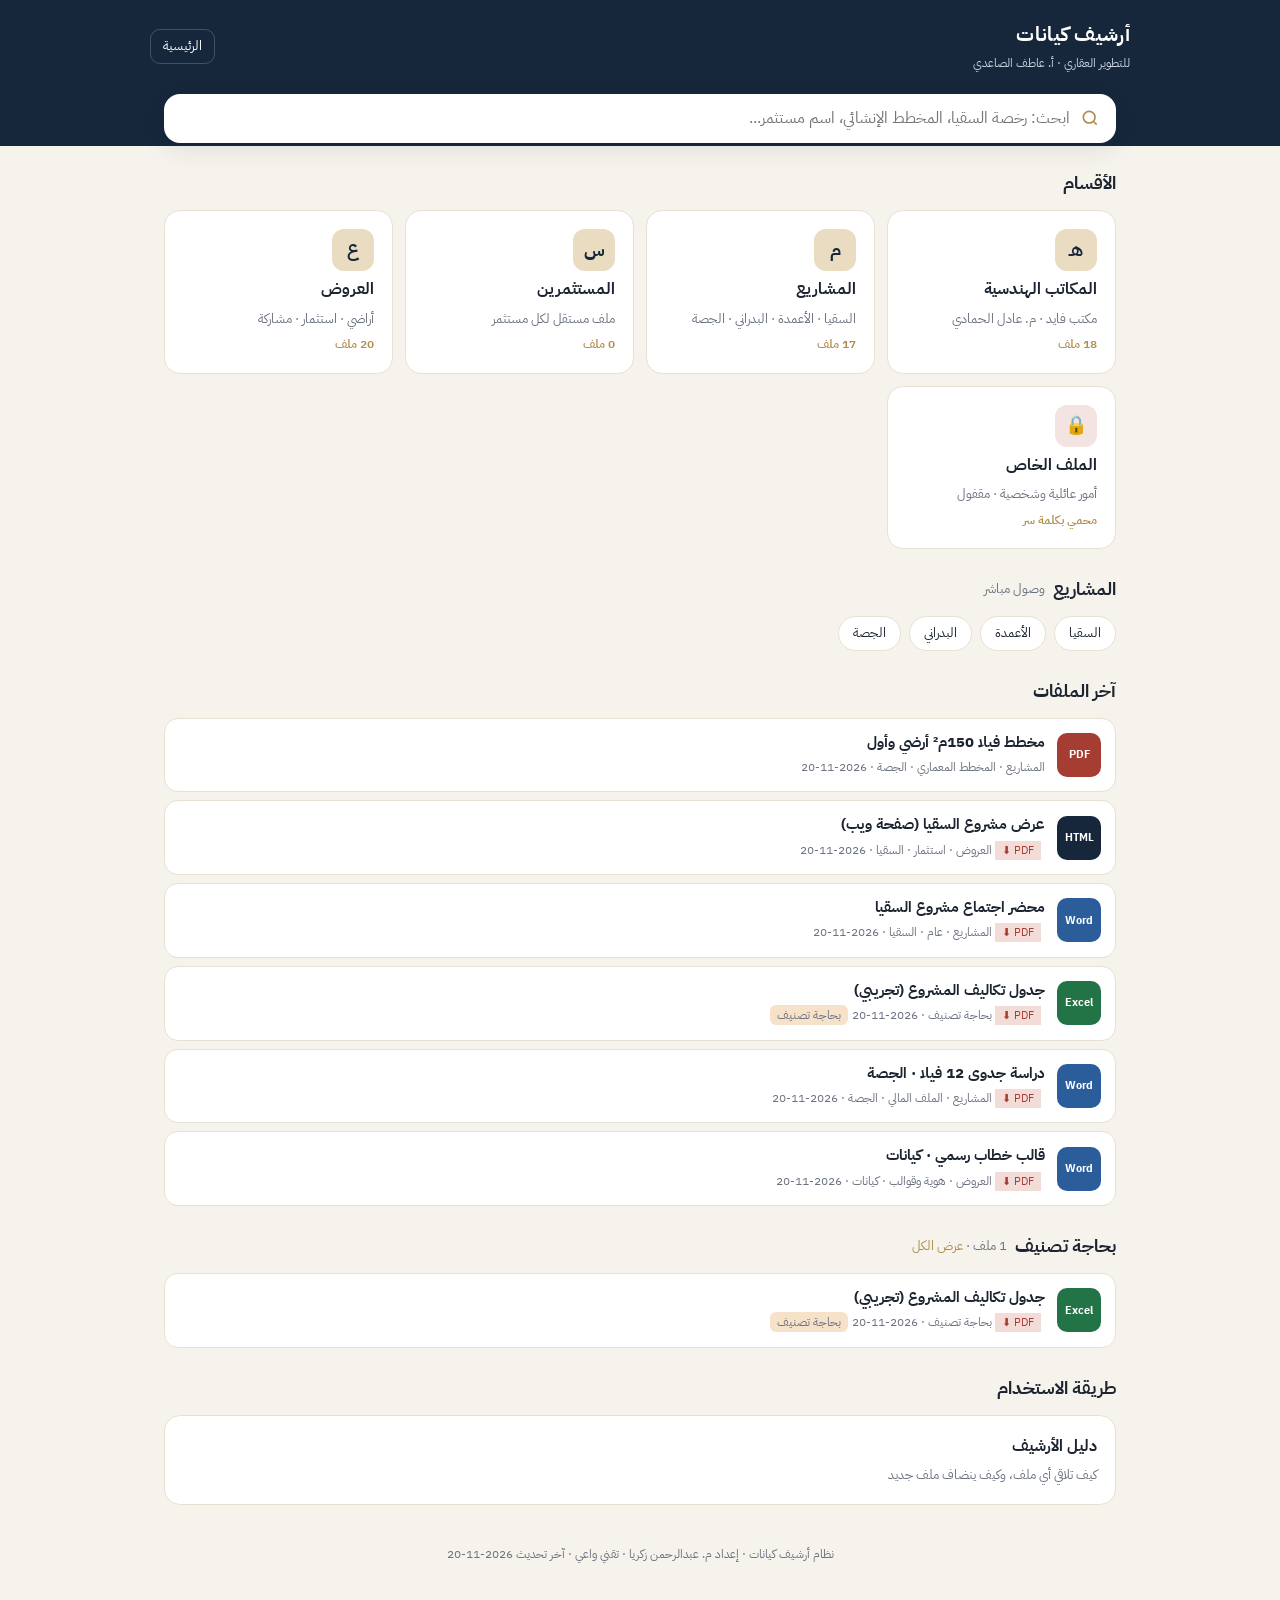
==== افتح-الأرشيف.html @ 225f6272 "أرشيف كيانات: الموقع والملفات Co-Authored-By: Claude Opus 5.5 <noreply@anthropic.com> Claude-Session" ====
<!DOCTYPE html>
<html lang="ar" dir="rtl">
<head>
<meta charset="utf-8">
<meta name="viewport" content="width=device-width,initial-scale=1,viewport-fit=cover">
<title>أرشيف كيانات · أ. عاطف الصاعدي</title>
<link rel="preconnect" href="https://fonts.googleapis.com">
<link href="https://fonts.googleapis.com/css2?family=IBM+Plex+Sans+Arabic:wght@400;500;600;700&display=swap" rel="stylesheet">
<style>
:root{--bg:#f6f3ec;--card:#fff;--ink:#1b2430;--mute:#6b7280;--line:#e7e1d4;--navy:#16263b;--gold:#b08d4a;--gold2:#e9dcc0;--red:#b4433a}
*{box-sizing:border-box;margin:0;padding:0}
body{font-family:"IBM Plex Sans Arabic",Tahoma,sans-serif;background:var(--bg);color:var(--ink);line-height:1.6;-webkit-font-smoothing:antialiased}
a{color:inherit;text-decoration:none}
header{background:var(--navy);color:#fff;padding:18px 18px 70px;position:relative}
header .top{display:flex;justify-content:space-between;align-items:center;max-width:980px;margin:auto}
header .brand b{display:block;font-size:20px;letter-spacing:.3px}
header .brand span{font-size:12px;color:#c9d2df}
header .home{font-size:13px;border:1px solid #ffffff33;border-radius:10px;padding:6px 12px}
.wrap{max-width:980px;margin:-52px auto 0;padding:0 14px 60px;position:relative}
.search{background:var(--card);border-radius:16px;box-shadow:0 6px 24px #16263b1a;display:flex;align-items:center;gap:10px;padding:12px 16px}
.search input{border:0;outline:0;font:inherit;font-size:16px;flex:1;background:transparent}
.search svg{flex:none;color:var(--gold)}
h2{font-size:18px;margin:26px 0 12px;display:flex;align-items:center;gap:8px}
h2 small{font-weight:400;color:var(--mute);font-size:13px}
.crumb{font-size:13px;color:var(--mute);margin:18px 0 0}
.crumb a{color:var(--gold);font-weight:600}
.grid{display:grid;grid-template-columns:repeat(auto-fill,minmax(220px,1fr));gap:12px}
.sec{background:var(--card);border:1px solid var(--line);border-radius:16px;padding:18px;display:flex;flex-direction:column;gap:6px;transition:.15s}
.sec:hover{border-color:var(--gold);transform:translateY(-2px)}
.sec .ic{width:42px;height:42px;border-radius:12px;background:var(--gold2);color:var(--navy);display:grid;place-items:center;font-weight:700;font-size:18px}
.sec b{font-size:16px}
.sec span{font-size:13px;color:var(--mute)}
.sec .n{margin-top:auto;font-size:12px;color:var(--gold);font-weight:600}
.sec.lock .ic{background:#f3e3e1;color:var(--red)}
.chips{display:flex;flex-wrap:wrap;gap:8px;margin:4px 0 6px}
.chip{border:1px solid var(--line);background:var(--card);border-radius:999px;padding:6px 14px;font-size:13px;cursor:pointer;font-family:inherit}
.chip.on{background:var(--navy);color:#fff;border-color:var(--navy)}
.list{display:flex;flex-direction:column;gap:8px}
.file{background:var(--card);border:1px solid var(--line);border-radius:14px;padding:12px 14px;display:flex;gap:12px;align-items:center;cursor:pointer}
.file:hover{border-color:var(--gold)}
.file .t{width:44px;height:44px;border-radius:10px;flex:none;display:grid;place-items:center;font-size:11px;font-weight:700;color:#fff;background:var(--navy);overflow:hidden}
.file .t img{width:100%;height:100%;object-fit:cover}
.file .t.pdf{background:#a63d32}.file .t.img{background:#3d7a5e}.file .t.vid{background:#5a4b8a}.file .t.aud{background:#b07a2a}.file .t.doc{background:#2c5d9b}.file .t.xls{background:#227447}
.file .m{flex:1;min-width:0}
.file .m b{display:block;font-size:14.5px;white-space:nowrap;overflow:hidden;text-overflow:ellipsis}
.file .m span{font-size:12px;color:var(--mute)}
.tag{font-size:11px;background:var(--gold2);color:var(--navy);border-radius:6px;padding:1px 7px;margin-inline-start:4px}
.tag.warn{background:#f6e2c9;color:#8a5a12}
.about{background:var(--card);border:1px solid var(--line);border-radius:16px;padding:16px;font-size:14px}
.about dl{display:grid;grid-template-columns:auto 1fr;gap:4px 14px;margin-top:8px}
.about dt{color:var(--mute)}
.empty{color:var(--mute);font-size:14px;padding:18px;text-align:center;border:1px dashed var(--line);border-radius:14px}
.viewer{position:fixed;inset:0;background:#0b1320ee;z-index:20;display:none;flex-direction:column}
.viewer.on{display:flex}
.viewer .bar{display:flex;justify-content:space-between;align-items:center;color:#fff;padding:12px 16px;gap:10px}
.viewer .bar b{font-size:14px;overflow:hidden;text-overflow:ellipsis;white-space:nowrap}
.viewer .bar .acts{display:flex;gap:8px;flex:none}
.viewer .bar a,.viewer .bar button{background:#ffffff1a;color:#fff;border:0;border-radius:10px;padding:7px 12px;font:inherit;font-size:13px;cursor:pointer}
.viewer .body{flex:1;display:grid;place-items:center;padding:0 10px 10px;overflow:auto}
.viewer iframe{width:100%;height:100%;border:0;background:#fff;border-radius:8px}
.viewer img,.viewer video{max-width:100%;max-height:100%;border-radius:8px}
.viewer .meta{color:#c9d2df;font-size:12.5px;padding:0 16px 14px}
.lockbox{background:var(--card);border:1px solid var(--line);border-radius:16px;padding:24px;text-align:center;max-width:360px;margin:20px auto}
.lockbox input{width:100%;border:1px solid var(--line);border-radius:10px;padding:10px;font:inherit;margin:12px 0;text-align:center}
.lockbox button{background:var(--navy);color:#fff;border:0;border-radius:10px;padding:10px 20px;font:inherit;cursor:pointer}
footer{text-align:center;font-size:12px;color:var(--mute);margin-top:40px}
</style>
</head>
<body>
<header><div class="top"><a class="brand" href="#/"><b>أرشيف كيانات</b><span>للتطوير العقاري · أ. عاطف الصاعدي</span></a><a class="home" href="#/">الرئيسية</a></div></header>
<div class="wrap">
  <label class="search"><svg width="20" height="20" viewBox="0 0 24 24" fill="none" stroke="currentColor" stroke-width="2"><circle cx="11" cy="11" r="7"/><path d="m20 20-3.5-3.5"/></svg><input id="q" type="search" placeholder="ابحث: رخصة السقيا، المخطط الإنشائي، اسم مستثمر..."></label>
  <main id="app"></main>
  <footer>نظام أرشيف كيانات · إعداد م. عبدالرحمن زكريا · تقني واعي · آخر تحديث <span id="upd"></span></footer>
</div>
<div class="viewer" id="viewer"><div class="bar"><b id="vt"></b><div class="acts"><a id="vp" target="_blank" style="background:#a63d32">PDF</a><a id="vo" target="_blank">فتح</a><a id="vd" download>تنزيل</a><button onclick="closeV()">إغلاق ✕</button></div></div><div class="body" id="vb"></div><div class="meta" id="vm"></div></div>
<script>
const DATA={"updated": "2026-11-20", "projects": [{"name": "السقيا", "summary": "المالك: أحمد صالح الشثري وشريكه · قطعة رقم 340108020675. فيه: صك الملكية، تثبيت موقع من مكتب فايد، طلب اعتماد العمارة السعودية، محضر اجتماع، وعرض المشروع."}, {"name": "الأعمدة", "summary": "لسا ما وصلت ملفات لهذا المشروع."}, {"name": "البدراني", "summary": "لسا ما وصلت ملفات لهذا المشروع."}, {"name": "الجصة", "summary": "فلل بحي الجصة · مخطط م-م-1115. فيه: 8 صكوك ملكية (154.16.x)، المخطط النهائي للفلل، مخطط فيلا 150م² (PDF + أوتوكاد)، خريطة القطع المتاحة، ودراسة جدوى 12 فيلا. لوكيشن الموقع انطلب لمختبر التربة."}], "investors": [], "files": [{"id": "f1", "title": "مخطط فيلا 150م² أرضي وأول", "section": "proj", "sub": "المخطط المعماري", "project": "الجصة", "party": "", "date": "2026-11-20", "source": "150.pdf", "note": "انبعت مع رسالة «فلل الجصة» الساعة 5:24", "status": "مصنّف", "kw": "", "path": "2-المشاريع/الجصة/المخطط-المعماري/الجصة_المخطط-المعماري_مخطط-فيلا-150م²-أرضي-وأول_2026-11-20.pdf"}, {"id": "f2", "title": "الهوية الوطنية 17-12-2025", "section": "priv", "sub": "", "project": "", "party": "", "date": "2026-11-20", "source": "الهوية الوطنية_17-12-2025.pdf", "note": "", "status": "مصنّف تلقائياً", "kw": "", "path": "5-الملف-الخاص/الملف-الخاص_الهوية-الوطنية-17-12-2025_2026-11-20.pdf"}, {"id": "f3", "title": "شهادة ChatGPT", "section": "priv", "sub": "", "project": "", "party": "", "date": "2026-11-20", "source": "ChatGPT-certificate-NMZ6BIUG.pdf", "note": "واتساب 5:15 · شهادة دورة", "status": "مصنّف", "kw": "ChatGPT-certificate-NMZ6BIUG.pdf", "path": "5-الملف-الخاص/الملف-الخاص_شهادة-ChatGPT_2026-11-20.pdf"}, {"id": "f4", "title": "شهادة Jasper AI", "section": "priv", "sub": "", "project": "", "party": "", "date": "2026-11-20", "source": "Jasper AI-certificate-HG5RATF3.pdf", "note": "واتساب 5:15 · شهادة دورة (انبعتت مرتين، محفوظة مرة وحدة)", "status": "مصنّف", "kw": "Jasper AI-certificate-HG5RATF3.pdf", "path": "5-الملف-الخاص/الملف-الخاص_شهادة-Jasper-AI_2026-11-20.pdf"}, {"id": "f5", "title": "شهادة Midjourney", "section": "priv", "sub": "", "project": "", "party": "", "date": "2026-11-20", "source": "Midjourney-certificate-LDERHIL4.pdf", "note": "واتساب 5:15 · شهادة دورة", "status": "مصنّف", "kw": "Midjourney-certificate-LDERHIL4.pdf", "path": "5-الملف-الخاص/الملف-الخاص_شهادة-Midjourney_2026-11-20.pdf"}, {"id": "f6", "title": "شهادة Lovable", "section": "priv", "sub": "", "project": "", "party": "", "date": "2026-11-20", "source": "Lovable-certificate-UKEFGMX3.pdf", "note": "واتساب 5:15 · شهادة دورة", "status": "مصنّف", "kw": "Lovable-certificate-UKEFGMX3.pdf", "path": "5-الملف-الخاص/الملف-الخاص_شهادة-Lovable_2026-11-20.pdf"}, {"id": "f7", "title": "شهادة حضور · مركز أساس التمكين", "section": "priv", "sub": "", "project": "", "party": "", "date": "2026-11-20", "source": "Certificate.pdf", "note": "واتساب 5:16 · شهادة حضور", "status": "مصنّف", "kw": "Certificate.pdf", "path": "5-الملف-الخاص/الملف-الخاص_شهادة-حضور-·-مركز-أساس-التمكين_2026-11-20.pdf"}, {"id": "f8", "title": "شهادة دورة الوساطة العقارية", "section": "priv", "sub": "", "project": "", "party": "", "date": "2026-11-20", "source": "دورة الوساطه العقاريه.pdf", "note": "واتساب 5:19", "status": "مصنّف", "kw": "دورة الوساطه العقاريه.pdf", "path": "5-الملف-الخاص/الملف-الخاص_شهادة-دورة-الوساطة-العقارية_2026-11-20.pdf"}, {"id": "f9", "title": "شهادة دورة التسويق العقاري", "section": "priv", "sub": "", "project": "", "party": "", "date": "2026-11-20", "source": "دورة التسويق العقاري.pdf", "note": "واتساب 5:19", "status": "مصنّف", "kw": "دورة التسويق العقاري.pdf", "path": "5-الملف-الخاص/الملف-الخاص_شهادة-دورة-التسويق-العقاري_2026-11-20.pdf"}, {"id": "f10", "title": "شهادة دورة التسويق العقاري الإلكتروني", "section": "priv", "sub": "", "project": "", "party": "", "date": "2026-11-20", "source": "دورة التسويق العقاري الالكتروني.pdf", "note": "واتساب 5:19", "status": "مصنّف", "kw": "دورة التسويق العقاري الالكتروني.pdf", "path": "5-الملف-الخاص/الملف-الخاص_شهادة-دورة-التسويق-العقاري-الإلكتروني_2026-11-20.pdf"}, {"id": "f11", "title": "عرض مشروع السقيا (صفحة ويب)", "section": "off", "sub": "استثمار", "project": "السقيا", "party": "", "date": "2026-11-20", "source": "عرض-مشروع-السقيا.html", "note": "واتساب 5:15", "status": "مصنّف", "kw": "عرض-مشروع-السقيا.html", "path": "4-العروض/استثمار/السقيا_استثمار_عرض-مشروع-السقيا-(صفحة-ويب)_2026-11-20.html", "pdf": "_نسخ-PDF/4-العروض/استثمار/السقيا_استثمار_عرض-مشروع-السقيا-(صفحة-ويب)_2026-11-20.pdf"}, {"id": "f12", "title": "محضر اجتماع مشروع السقيا", "section": "proj", "sub": "عام", "project": "السقيا", "party": "", "date": "2026-11-20", "source": "محضر_اجتماع_مشروع_السقيا.docx", "note": "واتساب 5:15", "status": "مصنّف", "kw": "محضر_اجتماع_مشروع_السقيا.docx", "path": "2-المشاريع/السقيا/عام/السقيا_عام_محضر-اجتماع-مشروع-السقيا_2026-11-20.docx", "pdf": "_نسخ-PDF/2-المشاريع/السقيا/عام/السقيا_عام_محضر-اجتماع-مشروع-السقيا_2026-11-20.pdf"}, {"id": "f13", "title": "جدول تكاليف المشروع (تجريبي)", "section": "todo", "sub": "", "project": "", "party": "", "date": "2026-11-20", "source": "جدول_تكاليف_المشروع_تجريبي.xlsx", "note": "واتساب 5:15 · سؤال: هذا لأي مشروع؟ ولا نموذج تدريبي؟", "status": "بحاجة تصنيف", "kw": "جدول_تكاليف_المشروع_تجريبي.xlsx", "path": "0-بحاجة-تصنيف/بحاجة-تصنيف_جدول-تكاليف-المشروع-(تجريبي)_2026-11-20.xlsx", "pdf": "_نسخ-PDF/0-بحاجة-تصنيف/بحاجة-تصنيف_جدول-تكاليف-المشروع-(تجريبي)_2026-11-20.pdf"}, {"id": "f14", "title": "دراسة جدوى 12 فيلا · الجصة", "section": "proj", "sub": "الملف المالي", "project": "الجصة", "party": "", "date": "2026-11-20", "source": "دراسة_جدوى_12_فيلا_الجصة.docx", "note": "واتساب 5:15", "status": "مصنّف", "kw": "دراسة_جدوى_12_فيلا_الجصة.docx", "path": "2-المشاريع/الجصة/الملف-المالي/الجصة_الملف-المالي_دراسة-جدوى-12-فيلا-·-الجصة_2026-11-20.docx", "pdf": "_نسخ-PDF/2-المشاريع/الجصة/الملف-المالي/الجصة_الملف-المالي_دراسة-جدوى-12-فيلا-·-الجصة_2026-11-20.pdf"}, {"id": "f15", "title": "قالب خطاب رسمي · كيانات", "section": "off", "sub": "هوية وقوالب", "project": "", "party": "كيانات", "date": "2026-11-20", "source": "قالب-خطاب-رسمي-كيانات.docx", "note": "واتساب 5:15", "status": "مصنّف", "kw": "قالب-خطاب-رسمي-كيانات.docx", "path": "4-العروض/هوية-وقوالب/كيانات_هوية-وقوالب_قالب-خطاب-رسمي-·-كيانات_2026-11-20.docx", "pdf": "_نسخ-PDF/4-العروض/هوية-وقوالب/كيانات_هوية-وقوالب_قالب-خطاب-رسمي-·-كيانات_2026-11-20.pdf"}, {"id": "f16", "title": "ورق رسمي كيانات للطباعة", "section": "off", "sub": "هوية وقوالب", "project": "", "party": "كيانات", "date": "2026-11-20", "source": "ورق-رسمي-كيانات-للطباعة.pdf", "note": "واتساب 5:16", "status": "مصنّف", "kw": "ورق-رسمي-كيانات-للطباعة.pdf", "path": "4-العروض/هوية-وقوالب/كيانات_هوية-وقوالب_ورق-رسمي-كيانات-للطباعة_2026-11-20.pdf"}, {"id": "f17", "title": "نموذج دراسة جدوى (Excel)", "section": "off", "sub": "هوية وقوالب", "project": "", "party": "كيانات", "date": "2026-11-20", "source": "نموذج-دراسة-جدوى-كيانات.xlsx", "note": "واتساب 5:16", "status": "مصنّف", "kw": "نموذج-دراسة-جدوى-كيانات.xlsx", "path": "4-العروض/هوية-وقوالب/كيانات_هوية-وقوالب_نموذج-دراسة-جدوى-(Excel)_2026-11-20.xlsx", "pdf": "_نسخ-PDF/4-العروض/هوية-وقوالب/كيانات_هوية-وقوالب_نموذج-دراسة-جدوى-(Excel)_2026-11-20.pdf"}, {"id": "f18", "title": "قالب دراسة جدوى · 8 صفحات", "section": "off", "sub": "هوية وقوالب", "project": "", "party": "كيانات", "date": "2026-11-20", "source": "قالب-دراسة-جدوى-كيانات.pdf", "note": "واتساب 5:16", "status": "مصنّف", "kw": "قالب-دراسة-جدوى-كيانات.pdf", "path": "4-العروض/هوية-وقوالب/كيانات_هوية-وقوالب_قالب-دراسة-جدوى-·-8-صفحات_2026-11-20.pdf"}, {"id": "f19", "title": "الهوية البصرية وشعارات كيانات", "section": "off", "sub": "هوية وقوالب", "project": "", "party": "كيانات", "date": "2026-11-20", "source": "kayanat-identity.pdf", "note": "واتساب 5:17 · «شعارات كيانات»", "status": "مصنّف", "kw": "kayanat-identity.pdf", "path": "4-العروض/هوية-وقوالب/كيانات_هوية-وقوالب_الهوية-البصرية-وشعارات-كيانات_2026-11-20.pdf"}, {"id": "f20", "title": "الملف التعريفي المهني · عاطف الصاعدي", "section": "off", "sub": "هوية وقوالب", "project": "", "party": "كيانات", "date": "2026-11-20", "source": "الملف-التعريفي-المهني-عاطف-الصاعدي.pdf", "note": "واتساب 5:17", "status": "مصنّف", "kw": "الملف-التعريفي-المهني-عاطف-الصاعدي.pdf", "path": "4-العروض/هوية-وقوالب/كيانات_هوية-وقوالب_الملف-التعريفي-المهني-·-عاطف-الصاعدي_2026-11-20.pdf"}, {"id": "f21", "title": "عقد وساطة تسويق وبيع مع مالك العقار", "section": "off", "sub": "مشاركة", "project": "", "party": "", "date": "2026-11-20", "source": "UNP-file_261002_190608.pdf", "note": "واتساب 5:16 · عقد منصة الوساطة العقارية", "status": "مصنّف", "kw": "UNP-file_261002_190608.pdf", "path": "4-العروض/مشاركة/العروض_مشاركة_عقد-وساطة-تسويق-وبيع-مع-مالك-العقار_2026-11-20.pdf"}, {"id": "f22", "title": "مذكرة تفاهم وشراكة استراتيجية · كيانات × موف لاير استيت", "section": "off", "sub": "مشاركة", "project": "", "party": "موف لاير استيت", "date": "2026-11-20", "source": "مذكرة تفاهم .pdf", "note": "واتساب 5:19 · «هذي الشراكه اللي وقعتها»", "status": "مصنّف", "kw": "مذكرة تفاهم .pdf", "path": "4-العروض/مشاركة/موف-لاير-استيت_مشاركة_مذكرة-تفاهم-وشراكة-استراتيجية-·-كيانات-×-موف-لاير-استيت_2026-11-20.pdf"}, {"id": "f23", "title": "شهادة السجل التجاري · كيانات (صورة)", "section": "eng", "sub": "الرخص والاعتمادات", "project": "", "party": "كيانات", "date": "2026-11-20", "source": "WhatsApp Image 2026-11-20 at 5.16.04 PM.jpeg", "note": "واتساب 5:16", "status": "مصنّف", "kw": "WhatsApp Image 2026-11-20 at 5.16.04 PM.jpeg", "path": "1-المكاتب-الهندسية/الرخص-والاعتمادات/كيانات_الرخص-والاعتمادات_شهادة-السجل-التجاري-·-كيانات-(صورة)_2026-11-20.jpeg", "pdf": "_نسخ-PDF/1-المكاتب-الهندسية/الرخص-والاعتمادات/كيانات_الرخص-والاعتمادات_شهادة-السجل-التجاري-·-كيانات-(صورة)_2026-11-20.pdf"}, {"id": "f24", "title": "رخصة فال (الوساطة العقارية)", "section": "eng", "sub": "الرخص والاعتمادات", "project": "", "party": "كيانات", "date": "2026-11-20", "source": "رخصة فال.pdf", "note": "واتساب 5:19", "status": "مصنّف", "kw": "رخصة فال.pdf", "path": "1-المكاتب-الهندسية/الرخص-والاعتمادات/كيانات_الرخص-والاعتمادات_رخصة-فال-(الوساطة-العقارية)_2026-11-20.pdf"}, {"id": "f25", "title": "زيارة شركاء · كيانات وموف العقارية", "section": "off", "sub": "مشاركة", "project": "", "party": "موف لاير استيت", "date": "2026-11-20", "source": "WhatsApp Image 2026-11-20 at 5.17.38 PM.jpeg", "note": "واتساب 5:17", "status": "مصنّف", "kw": "WhatsApp Image 2026-11-20 at 5.17.38 PM.jpeg", "path": "4-العروض/مشاركة/موف-لاير-استيت_مشاركة_زيارة-شركاء-·-كيانات-وموف-العقارية_2026-11-20.jpeg", "pdf": "_نسخ-PDF/4-العروض/مشاركة/موف-لاير-استيت_مشاركة_زيارة-شركاء-·-كيانات-وموف-العقارية_2026-11-20.pdf"}, {"id": "f26", "title": "توقيع عقد التسويق · صورة 1", "section": "off", "sub": "مشاركة", "project": "", "party": "شركة التسويق", "date": "2026-11-20", "source": "WhatsApp Image 2026-11-20 at 5.19.37 PM.jpeg", "note": "واتساب 5:19 · «وقعت عقد تسويق مع افضل شركة تسويق بالمدينه»", "status": "مصنّف", "kw": "WhatsApp Image 2026-11-20 at 5.19.37 PM.jpeg", "path": "4-العروض/مشاركة/شركة-التسويق_مشاركة_توقيع-عقد-التسويق-·-صورة-1_2026-11-20.jpeg", "pdf": "_نسخ-PDF/4-العروض/مشاركة/شركة-التسويق_مشاركة_توقيع-عقد-التسويق-·-صورة-1_2026-11-20.pdf"}, {"id": "f27", "title": "توقيع عقد التسويق · فيديو", "section": "off", "sub": "مشاركة", "project": "", "party": "شركة التسويق", "date": "2026-11-20", "source": "WhatsApp Video 2026-11-20 at 5.19.41 PM.mp4", "note": "واتساب 5:19", "status": "مصنّف", "kw": "WhatsApp Video 2026-11-20 at 5.19.41 PM.mp4", "path": "4-العروض/مشاركة/شركة-التسويق_مشاركة_توقيع-عقد-التسويق-·-فيديو_2026-11-20.mp4"}, {"id": "f28", "title": "توقيع عقد التسويق · صورة 2", "section": "off", "sub": "مشاركة", "project": "", "party": "شركة التسويق", "date": "2026-11-20", "source": "WhatsApp Image 2026-11-20 at 5.19.43 PM.jpeg", "note": "واتساب 5:19", "status": "مصنّف", "kw": "WhatsApp Image 2026-11-20 at 5.19.43 PM.jpeg", "path": "4-العروض/مشاركة/شركة-التسويق_مشاركة_توقيع-عقد-التسويق-·-صورة-2_2026-11-20.jpeg", "pdf": "_نسخ-PDF/4-العروض/مشاركة/شركة-التسويق_مشاركة_توقيع-عقد-التسويق-·-صورة-2_2026-11-20.pdf"}, {"id": "f29", "title": "توقيع عقد التسويق · صورة 3", "section": "off", "sub": "مشاركة", "project": "", "party": "شركة التسويق", "date": "2026-11-20", "source": "WhatsApp Image 2026-11-20 at 5.19.43 PM_2.jpeg", "note": "واتساب 5:19", "status": "مصنّف", "kw": "WhatsApp Image 2026-11-20 at 5.19.43 PM_2.jpeg", "path": "4-العروض/مشاركة/شركة-التسويق_مشاركة_توقيع-عقد-التسويق-·-صورة-3_2026-11-20.jpeg", "pdf": "_نسخ-PDF/4-العروض/مشاركة/شركة-التسويق_مشاركة_توقيع-عقد-التسويق-·-صورة-3_2026-11-20.pdf"}, {"id": "f30", "title": "توقيع عقد التسويق · صورة 4", "section": "off", "sub": "مشاركة", "project": "", "party": "شركة التسويق", "date": "2026-11-20", "source": "WhatsApp Image 2026-11-20 at 5.19.44 PM.jpeg", "note": "واتساب 5:19", "status": "مصنّف", "kw": "WhatsApp Image 2026-11-20 at 5.19.44 PM.jpeg", "path": "4-العروض/مشاركة/شركة-التسويق_مشاركة_توقيع-عقد-التسويق-·-صورة-4_2026-11-20.jpeg", "pdf": "_نسخ-PDF/4-العروض/مشاركة/شركة-التسويق_مشاركة_توقيع-عقد-التسويق-·-صورة-4_2026-11-20.pdf"}, {"id": "f31", "title": "توقيع عقد التسويق · صورة 5", "section": "off", "sub": "مشاركة", "project": "", "party": "شركة التسويق", "date": "2026-11-20", "source": "WhatsApp Image 2026-11-20 at 5.19.44 PM_2.jpeg", "note": "واتساب 5:19", "status": "مصنّف", "kw": "WhatsApp Image 2026-11-20 at 5.19.44 PM_2.jpeg", "path": "4-العروض/مشاركة/شركة-التسويق_مشاركة_توقيع-عقد-التسويق-·-صورة-5_2026-11-20.jpeg", "pdf": "_نسخ-PDF/4-العروض/مشاركة/شركة-التسويق_مشاركة_توقيع-عقد-التسويق-·-صورة-5_2026-11-20.pdf"}, {"id": "f32", "title": "توقيع عقد التسويق · صورة 6", "section": "off", "sub": "مشاركة", "project": "", "party": "شركة التسويق", "date": "2026-11-20", "source": "WhatsApp Image 2026-11-20 at 5.19.44 PM_3.jpeg", "note": "واتساب 5:19", "status": "مصنّف", "kw": "WhatsApp Image 2026-11-20 at 5.19.44 PM_3.jpeg", "path": "4-العروض/مشاركة/شركة-التسويق_مشاركة_توقيع-عقد-التسويق-·-صورة-6_2026-11-20.jpeg", "pdf": "_نسخ-PDF/4-العروض/مشاركة/شركة-التسويق_مشاركة_توقيع-عقد-التسويق-·-صورة-6_2026-11-20.pdf"}, {"id": "f33", "title": "صورة اجتماع", "section": "off", "sub": "مشاركة", "project": "", "party": "", "date": "2026-11-20", "source": "WhatsApp Image 2026-11-20 at 5.19.48 PM.jpeg", "note": "واتساب 5:19 · يحتاج تأكيد: أي اجتماع؟", "status": "يحتاج تأكيد", "kw": "WhatsApp Image 2026-11-20 at 5.19.48 PM.jpeg", "path": "4-العروض/مشاركة/العروض_مشاركة_صورة-اجتماع_2026-11-20.jpeg", "pdf": "_نسخ-PDF/4-العروض/مشاركة/العروض_مشاركة_صورة-اجتماع_2026-11-20.pdf"}, {"id": "f34", "title": "صورة اجتماع", "section": "off", "sub": "مشاركة", "project": "", "party": "", "date": "2026-11-20", "source": "WhatsApp Image 2026-11-20 at 5.19.58 PM.jpeg", "note": "واتساب 5:19 · يحتاج تأكيد: أي اجتماع؟", "status": "يحتاج تأكيد", "kw": "WhatsApp Image 2026-11-20 at 5.19.58 PM.jpeg", "path": "4-العروض/مشاركة/العروض_مشاركة_صورة-اجتماع_2026-11-20_v2.jpeg", "pdf": "_نسخ-PDF/4-العروض/مشاركة/العروض_مشاركة_صورة-اجتماع_2026-11-20_v2.pdf"}, {"id": "f35", "title": "طلب اعتماد العمارة السعودية · المالك أحمد صالح الشثري وشريكه", "section": "proj", "sub": "الرخص والاعتمادات", "project": "السقيا", "party": "مكتب فايد", "date": "2026-11-20", "source": "�ﺍﺣﻤﺪ ﺻﺎﻟﺢ ﻋﺒﺪﺍﻟﺮﺣﻤﻦ ﺍﻟﺸﺜﺮي وشريكه (1).pdf", "note": "واتساب 5:22 · بعد رسالة «السقيا»", "status": "مصنّف", "kw": "�ﺍﺣﻤﺪ ﺻﺎﻟﺢ ﻋﺒﺪﺍﻟﺮﺣﻤﻦ ﺍﻟﺸﺜﺮي وشريكه (1).pdf", "path": "2-المشاريع/السقيا/الرخص-والاعتمادات/السقيا_الرخص-والاعتمادات_طلب-اعتماد-العمارة-السعودية-·-المالك-أحمد-صالح-الشثري-وشريكه_2026-11-20.pdf"}, {"id": "f36", "title": "تثبيت موقع · مكتب فايد · قطعة 340108020675", "section": "proj", "sub": "المساحات", "project": "السقيا", "party": "مكتب فايد", "date": "2026-11-20", "source": "20261116123437.pdf", "note": "واتساب 5:22 · بعد رسالة «السقيا»", "status": "مصنّف", "kw": "20261116123437.pdf", "path": "2-المشاريع/السقيا/المساحات/السقيا_المساحات_تثبيت-موقع-·-مكتب-فايد-·-قطعة-340108020675_2026-11-20.pdf"}, {"id": "f37", "title": "صك ملكية السقيا · 340108020675", "section": "proj", "sub": "الحقوق الخاصة", "project": "السقيا", "party": "", "date": "2026-11-20", "source": "صك السقيا.pdf", "note": "واتساب 5:23", "status": "مصنّف", "kw": "صك السقيا.pdf", "path": "2-المشاريع/السقيا/الحقوق-الخاصة/السقيا_الحقوق-الخاصة_صك-ملكية-السقيا-·-340108020675_2026-11-20.pdf"}, {"id": "f38", "title": "صك ملكية · قطعة 154.16.1", "section": "proj", "sub": "الحقوق الخاصة", "project": "الجصة", "party": "", "date": "2026-11-20", "source": "صك154.16.1.pdf", "note": "واتساب 5:24 · مخطط م-م-1115 حي الجصة", "status": "مصنّف", "kw": "صك154.16.1.pdf", "path": "2-المشاريع/الجصة/الحقوق-الخاصة/الجصة_الحقوق-الخاصة_صك-ملكية-·-قطعة-154.16.1_2026-11-20.pdf"}, {"id": "f39", "title": "صك ملكية · قطعة 154.16.2", "section": "proj", "sub": "الحقوق الخاصة", "project": "الجصة", "party": "", "date": "2026-11-20", "source": "صك154.16.2.pdf", "note": "واتساب 5:24", "status": "مصنّف", "kw": "صك154.16.2.pdf", "path": "2-المشاريع/الجصة/الحقوق-الخاصة/الجصة_الحقوق-الخاصة_صك-ملكية-·-قطعة-154.16.2_2026-11-20.pdf"}, {"id": "f40", "title": "صك ملكية · قطعة 154.16.3", "section": "proj", "sub": "الحقوق الخاصة", "project": "الجصة", "party": "", "date": "2026-11-20", "source": "صك154.16.3.pdf", "note": "واتساب 5:24", "status": "مصنّف", "kw": "صك154.16.3.pdf", "path": "2-المشاريع/الجصة/الحقوق-الخاصة/الجصة_الحقوق-الخاصة_صك-ملكية-·-قطعة-154.16.3_2026-11-20.pdf"}, {"id": "f41", "title": "صك ملكية · قطعة 154.16.4", "section": "proj", "sub": "الحقوق الخاصة", "project": "الجصة", "party": "", "date": "2026-11-20", "source": "صك154.16.4.pdf", "note": "واتساب 5:24", "status": "مصنّف", "kw": "صك154.16.4.pdf", "path": "2-المشاريع/الجصة/الحقوق-الخاصة/الجصة_الحقوق-الخاصة_صك-ملكية-·-قطعة-154.16.4_2026-11-20.pdf"}, {"id": "f42", "title": "صك ملكية · قطعة 154.16.17", "section": "proj", "sub": "الحقوق الخاصة", "project": "الجصة", "party": "", "date": "2026-11-20", "source": "صك154.16.17.pdf", "note": "واتساب 5:24", "status": "مصنّف", "kw": "صك154.16.17.pdf", "path": "2-المشاريع/الجصة/الحقوق-الخاصة/الجصة_الحقوق-الخاصة_صك-ملكية-·-قطعة-154.16.17_2026-11-20.pdf"}, {"id": "f43", "title": "صك ملكية · قطعة 154.16.18", "section": "proj", "sub": "الحقوق الخاصة", "project": "الجصة", "party": "", "date": "2026-11-20", "source": "صك154.16.18.pdf", "note": "واتساب 5:24", "status": "مصنّف", "kw": "صك154.16.18.pdf", "path": "2-المشاريع/الجصة/الحقوق-الخاصة/الجصة_الحقوق-الخاصة_صك-ملكية-·-قطعة-154.16.18_2026-11-20.pdf"}, {"id": "f44", "title": "صك ملكية · قطعة 154.16.19", "section": "proj", "sub": "الحقوق الخاصة", "project": "الجصة", "party": "", "date": "2026-11-20", "source": "صك154.16.19.pdf", "note": "واتساب 5:24", "status": "مصنّف", "kw": "صك154.16.19.pdf", "path": "2-المشاريع/الجصة/الحقوق-الخاصة/الجصة_الحقوق-الخاصة_صك-ملكية-·-قطعة-154.16.19_2026-11-20.pdf"}, {"id": "f45", "title": "صك ملكية · قطعة 154.16.20", "section": "proj", "sub": "الحقوق الخاصة", "project": "الجصة", "party": "", "date": "2026-11-20", "source": "صك154.16.20.pdf", "note": "واتساب 5:24", "status": "مصنّف", "kw": "صك154.16.20.pdf", "path": "2-المشاريع/الجصة/الحقوق-الخاصة/الجصة_الحقوق-الخاصة_صك-ملكية-·-قطعة-154.16.20_2026-11-20.pdf"}, {"id": "f46", "title": "المخطط النهائي للفلل", "section": "proj", "sub": "المخطط المعماري", "project": "الجصة", "party": "", "date": "2026-11-20", "source": "النهائي الفلل.pdf", "note": "واتساب 5:25 · «فلل الجصه»", "status": "مصنّف", "kw": "النهائي الفلل.pdf", "path": "2-المشاريع/الجصة/المخطط-المعماري/الجصة_المخطط-المعماري_المخطط-النهائي-للفلل_2026-11-20.pdf"}, {"id": "f47", "title": "مخطط فيلا 150م² · ملف أوتوكاد DWG", "section": "proj", "sub": "المخطط المعماري", "project": "الجصة", "party": "", "date": "2026-11-20", "source": "150م2 اتوكاد.dwg", "note": "واتساب 5:24 · يفتح ببرنامج AutoCAD", "status": "مصنّف", "kw": "150م2 اتوكاد.dwg", "path": "2-المشاريع/الجصة/المخطط-المعماري/الجصة_المخطط-المعماري_مخطط-فيلا-150م²-·-ملف-أوتوكاد-DWG_2026-11-20.dwg"}, {"id": "f48", "title": "مخطط القطع المتاحة · الجصة", "section": "proj", "sub": "المساحات", "project": "الجصة", "party": "", "date": "2026-11-20", "source": "WhatsApp Image 2026-11-20 at 5.24.28 PM.jpeg", "note": "واتساب 5:24 · القطع المحددة بالأخضر والأحمر", "status": "مصنّف", "kw": "WhatsApp Image 2026-11-20 at 5.24.28 PM.jpeg", "path": "2-المشاريع/الجصة/المساحات/الجصة_المساحات_مخطط-القطع-المتاحة-·-الجصة_2026-11-20.jpeg", "pdf": "_نسخ-PDF/2-المشاريع/الجصة/المساحات/الجصة_المساحات_مخطط-القطع-المتاحة-·-الجصة_2026-11-20.pdf"}, {"id": "f49", "title": "مقابلة فيديو · موف العقارية", "section": "off", "sub": "مشاركة", "project": "", "party": "موف لاير استيت", "date": "2026-11-20", "source": "IMG_1073.MOV", "note": "واتساب 5:17 · فيديو 46 ثانية", "status": "مصنّف", "kw": "IMG_1073.MOV", "path": "4-العروض/مشاركة/موف-لاير-استيت_مشاركة_مقابلة-فيديو-·-موف-العقارية_2026-11-20.mov"}]};
const PRIV_HASH="a5994f1d21df842a7dc3a3e3326f5a4032a6abe535f1c9ddd8ed4a142670b2ff";
const $=s=>document.querySelector(s);
document.getElementById('upd').textContent=DATA.updated;
const SECTIONS=[
 {id:'eng',name:'المكاتب الهندسية',desc:'مكتب فايد · م. عادل الحمادي',ic:'هـ'},
 {id:'proj',name:'المشاريع',desc:'السقيا · الأعمدة · البدراني · الجصة',ic:'م'},
 {id:'inv',name:'المستثمرين',desc:'ملف مستقل لكل مستثمر',ic:'س'},
 {id:'off',name:'العروض',desc:'أراضي · استثمار · مشاركة',ic:'ع'},
 {id:'priv',name:'الملف الخاص',desc:'أمور عائلية وشخصية · مقفول',ic:'🔒',lock:true},
];
let unlocked=sessionStorageGet('kp')==='1';
function sessionStorageGet(k){try{return sessionStorage.getItem(k)}catch(e){return null}}
function sessionStorageSet(k,v){try{sessionStorage.setItem(k,v)}catch(e){}}
const pub=()=>DATA.files.filter(f=>f.section!=='priv');
const norm=s=>(s||'').toLowerCase().replace(/[أإآا]/g,'ا').replace(/ة/g,'ه').replace(/ى/g,'ي').replace(/[ًٌٍَُِّْـ]/g,'');
const typeOf=f=>{const e=(f.path||'').split('.').pop().toLowerCase();if(e==='pdf')return['pdf','PDF'];if(['jpg','jpeg','png','webp','heic','gif'].includes(e))return['img','صورة'];if(['mp4','mov','webm','3gp'].includes(e))return['vid','فيديو'];if(['mp3','ogg','opus','m4a','wav','aac'].includes(e))return['aud','صوت'];if(['doc','docx'].includes(e))return['doc','Word'];if(['xls','xlsx','csv'].includes(e))return['xls','Excel'];return['', e.toUpperCase()||'ملف']};
function fileRow(f){const [c,l]=typeOf(f);const th=c==='img'?`<img src="${enc(f.path)}" loading="lazy" alt="">`:l;
 const where=[secName(f.section),f.sub,f.project,f.party].filter(Boolean).join(' · ');
 return `<div class="file" onclick="openV('${f.id}')"><div class="t ${c}">${th}</div><div class="m"><b>${f.title}</b><span>${f.pdf?`<a class="tag" style="background:#f3dcd8;color:#a63d32" href="${enc(f.pdf)}" target="_blank" onclick="event.stopPropagation()">PDF ⬇</a> `:''}${where}${f.date?' · '+f.date:''}${f.status==='بحاجة تصنيف'||f.status==='يحتاج تأكيد'?`<span class="tag warn">${f.status}</span>`:''}</span></div></div>`}
const enc=p=>p.split('/').map(encodeURIComponent).join('/');
const secName=id=>id==='todo'?'بحاجة تصنيف':(SECTIONS.find(s=>s.id===id)||{}).name||'';
const list=(fs,emptyMsg)=>fs.length?`<div class="list">${fs.map(fileRow).join('')}</div>`:`<div class="empty">${emptyMsg||'ما في ملفات هون لسا'}</div>`;
const crumb=parts=>`<div class="crumb"><a href="#/">الرئيسية</a>${parts.map(p=>p[1]?` ‹ <a href="${p[1]}">${p[0]}</a>`:` ‹ ${p[0]}`).join('')}</div>`;
const count=fn=>DATA.files.filter(fn).length;

function home(){
 const cards=SECTIONS.map(s=>`<a class="sec ${s.lock?'lock':''}" href="#/${s.id}"><div class="ic">${s.ic}</div><b>${s.name}</b><span>${s.desc}</span><div class="n">${s.lock?'محمي بكلمة سر':count(f=>s.id==='eng'?isEng(f):f.section===s.id)+' ملف'}</div></a>`).join('');
 const pending=pub().filter(f=>f.section==='todo');
 const recent=[...pub()].sort((a,b)=>(b.date||'').localeCompare(a.date||'')).slice(0,6);
 return `<h2>الأقسام</h2><div class="grid">${cards}</div>
 <h2>المشاريع <small>وصول مباشر</small></h2><div class="chips">${DATA.projects.map(p=>`<a class="chip" href="#/proj/${encodeURIComponent(p.name)}">${p.name}</a>`).join('')}</div>
 ${DATA.investors.length?`<h2>المستثمرين</h2><div class="chips">${DATA.investors.map(p=>`<a class="chip" href="#/inv/${encodeURIComponent(p.name)}">${p.name}</a>`).join('')}</div>`:''}
 <h2>آخر الملفات</h2>${list(recent)}
 ${pending.length?`<h2>بحاجة تصنيف <small>${pending.length} ملف · <a href="#/todo" style="color:var(--gold)">عرض الكل</a></small></h2>${list(pending.slice(0,5))}`:''}
 <h2>طريقة الاستخدام</h2><a class="sec" href="#/help"><b>دليل الأرشيف</b><span>كيف تلاقي أي ملف، وكيف ينضاف ملف جديد</span></a>`;
}
function subView(sec,subs,filterKey){
 const fs=DATA.files.filter(f=>sec.id==='eng'?isEng(f):f.section===sec.id);
 return (cur)=>{const shown=cur?fs.filter(f=>f[filterKey]===cur):fs;
  return crumb([[sec.name,cur?'#/'+sec.id:null]].concat(cur?[[cur]]:[]))+`<h2>${cur||sec.name} <small>${shown.length} ملف</small></h2>
  <div class="chips"><a class="chip ${!cur?'on':''}" href="#/${sec.id}">الكل</a>${subs.map(s=>`<a class="chip ${cur===s?'on':''}" href="#/${sec.id}/${encodeURIComponent(s)}">${s} (${fs.filter(f=>f[filterKey]===s).length})</a>`).join('')}</div>${list(shown)}`}
}
const ENG_SUBS=['المساحات','الواجهات','المخطط الإنشائي','المخطط المعماري','الرخص والاعتمادات','الملف المالي','الحقوق الخاصة','عام'];
const isEng=f=>f.section==='eng'||(f.section==='proj'&&ENG_SUBS.slice(0,7).includes(f.sub));
const OFF_SUBS=['أراضي','استثمار','مشاركة','هوية وقوالب'];
function entityPage(sec,ent,key){
 const fs=DATA.files.filter(f=>f[key]===ent.name&&f.section!=='priv');
 const groups={};fs.forEach(f=>{const g=f.section==='eng'?(f.sub||'هندسي'):secName(f.section)+(f.sub?' · '+f.sub:'');(groups[g]=groups[g]||[]).push(f)});
 const info=ent.info?`<dl>${Object.entries(ent.info).map(([k,v])=>`<dt>${k}</dt><dd>${v}</dd>`).join('')}</dl>`:'';
 return crumb([[sec.name,'#/'+sec.id],[ent.name]])+`<h2>${ent.name} <small>${fs.length} ملف</small></h2>
 <div class="about">${ent.summary||'<span style="color:var(--mute)">ما في ملخص لسا</span>'}${info}</div>
 ${Object.keys(groups).length?Object.entries(groups).map(([g,l])=>`<h2 style="font-size:15px">${g} <small>${l.length}</small></h2>${list(l)}`).join(''):'<h2></h2>'+list([])}`;
}
function entityList(sec,arr,key){
 return crumb([[sec.name]])+`<h2>${sec.name}</h2>`+(arr.length?`<div class="grid">${arr.map(e=>`<a class="sec" href="#/${sec.id}/${encodeURIComponent(e.name)}"><div class="ic">${e.name[0]}</div><b>${e.name}</b><span>${(e.summary||'').replace(/<[^>]+>/g,'').slice(0,70)}</span><div class="n">${DATA.files.filter(f=>f[key]===e.name&&f.section!=='priv').length} ملف</div></a>`).join('')}</div>`:list([]));
}
function help(){return crumb([['دليل الأرشيف']])+`<h2>دليل الأرشيف</h2><div class="about" style="line-height:2">
<b>لتلاقي ملف:</b><br>• اكتب أي كلمة بالبحث فوق: اسم مشروع، نوع ملف، اسم مستثمر، أو كلمة من اسم الملف.<br>• أو ادخل على القسم من الرئيسية، وبعدها اختار القسم الفرعي.<br>• كل مشروع إله صفحة فيها كل ملفاته مقسّمة: معماري، إنشائي، رخص، مالي...<br>• الملف الخاص بيفتح بكلمة سر منفصلة، وما بيظهر بالبحث قبل ما تفتحه.<br><br>
<b>الأقسام:</b><br>1. المكاتب الهندسية: مكتب فايد، م. عادل الحمادي. المساحات، الواجهات، الإنشائي، المعماري، الرخص والاعتمادات، المالي، الحقوق.<br>2. المشاريع: السقيا، الأعمدة، البدراني، الجصة.<br>3. المستثمرين: ملف لكل مستثمر.<br>4. العروض: أراضي، استثمار، مشاركة.<br>5. الملف الخاص.<br><br>
<b>تحويل لـ PDF:</b> أي ملف مش PDF (Word، Excel، صور، صفحات ويب) إله نسخة PDF جاهزة. اكبس على «PDF ⬇» جنب الملف، أو زر «نسخة PDF» لما تفتحه. الملف الأصلي بيضل زي ما هو بدون أي تغيير.<br><b>لما توصل ملفات جديدة:</b> ابعثها للمستشار التقني، وبتنضاف لحالها بقسمها، وبيتحدث الموقع والفهرس.<br>
<b>كل ملف إله رقم</b> (بيظهر لما تفتحه). لو بدك تصحح مكان ملف، احكي: «الملف f12 حطه بالسقيا، الرخص».</div>`}
async function sha(s){const b=await crypto.subtle.digest('SHA-256',new TextEncoder().encode(s));return [...new Uint8Array(b)].map(x=>x.toString(16).padStart(2,'0')).join('')}
async function tryUnlock(){const v=$('#pw').value;if(await sha(v)===PRIV_HASH){unlocked=true;sessionStorageSet('kp','1');route()}else{$('#pwm').textContent='كلمة السر غلط'}}
function priv(){
 const sec=SECTIONS[4];
 if(!unlocked)return crumb([[sec.name]])+`<div class="lockbox"><b>🔒 الملف الخاص</b><p style="font-size:13px;color:var(--mute)">هذا القسم محمي بكلمة سر منفصلة</p><input id="pw" type="password" placeholder="كلمة السر" onkeydown="if(event.key==='Enter')tryUnlock()"><button onclick="tryUnlock()">فتح</button><p id="pwm" style="color:var(--red);font-size:13px;margin-top:8px"></p></div>`;
 return crumb([[sec.name]])+`<h2>الملف الخاص</h2>`+list(DATA.files.filter(f=>f.section==='priv'));
}
function search(q){
 const n=norm(q).split(/\s+/).filter(Boolean);
 const pool=unlocked?DATA.files:pub();
 const hits=pool.filter(f=>{const h=norm([f.title,f.sub,f.project,f.party,secName(f.section),f.note,f.path,f.kw].join(' '));return n.every(w=>h.includes(w))});
 return `<h2>نتائج البحث <small>${hits.length}</small></h2>`+list(hits,'ما لقيت إشي بهالكلمات');
}
function route(){
 const q=$('#q').value.trim();if(q){$('#app').innerHTML=search(q);return}
 const [s,a]=location.hash.replace(/^#\/?/,'').split('/').map(decodeURIComponent);
 let h;
 if(!s)h=home();
 else if(s==='eng')h=subView(SECTIONS[0],ENG_SUBS.filter(x=>x!=='عام'||count(f=>f.section==='eng'&&f.sub==='عام')),'sub')(a);
 else if(s==='off')h=subView(SECTIONS[3],OFF_SUBS,'sub')(a);
 else if(s==='proj')h=a?entityPage(SECTIONS[1],DATA.projects.find(p=>p.name===a)||{name:a},'project'):entityList(SECTIONS[1],DATA.projects,'project');
 else if(s==='inv')h=a?entityPage(SECTIONS[2],DATA.investors.find(p=>p.name===a)||{name:a},'party'):entityList(SECTIONS[2],DATA.investors,'party');
 else if(s==='priv')h=priv();
 else if(s==='todo')h=crumb([['بحاجة تصنيف']])+`<h2>بحاجة تصنيف <small>${pub().filter(f=>f.section==='todo').length}</small></h2>`+list(pub().filter(f=>f.section==='todo'));
 else if(s==='help')h=help();
 else h=home();
 $('#app').innerHTML=h;window.scrollTo(0,0);
}
function openV(id){const f=DATA.files.find(x=>x.id===id);const [c]=typeOf(f);const u=enc(f.path);
 $('#vt').textContent=f.title;$('#vo').href=u;$('#vd').href=u;const vp=$('#vp');if(f.pdf){vp.style.display='';vp.href=enc(f.pdf);vp.textContent='نسخة PDF';vp.setAttribute('download','')}else if(c==='pdf'){vp.style.display='';vp.href=u;vp.textContent='PDF';vp.removeAttribute('download')}else{vp.style.display='none'}
 $('#vb').innerHTML=c==='pdf'?`<iframe src="${u}"></iframe>`:c==='img'?`<img src="${u}">`:c==='vid'?`<video src="${u}" controls></video>`:c==='aud'?`<audio src="${u}" controls></audio>`:`<a href="${u}" style="color:#fff">فتح الملف</a>`;
 $('#vm').textContent=['رقم '+f.id,secName(f.section),f.sub,f.project,f.party,f.date,f.note].filter(Boolean).join(' · ');
 $('#viewer').classList.add('on')}
function closeV(){$('#viewer').classList.remove('on');$('#vb').innerHTML=''}
document.addEventListener('keydown',e=>{if(e.key==='Escape')closeV()});
$('#q').addEventListener('input',route);window.addEventListener('hashchange',()=>{$('#q').value='';route()});route();
</script>
</body>
</html>
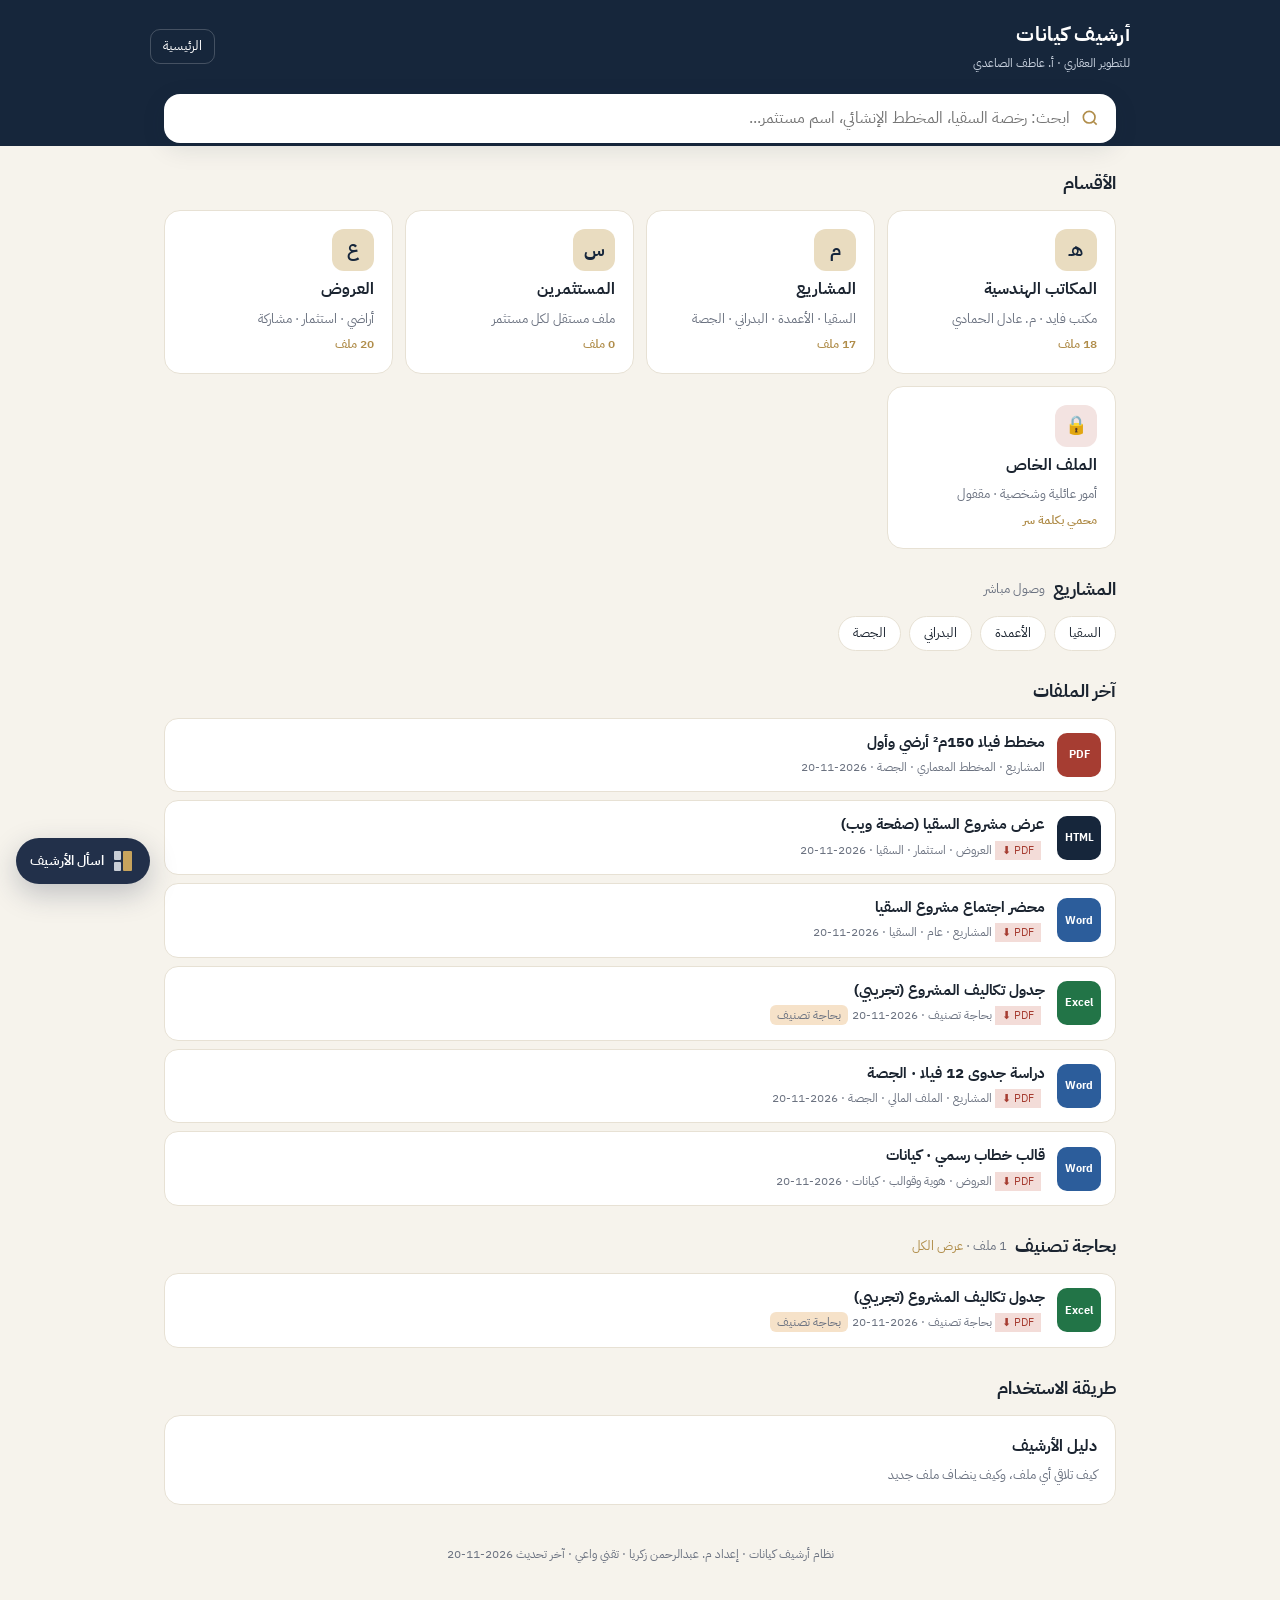
==== commit 2f05fd4a: "أرشيف كيانات: مساعد محادثة، تنبيهات واتساب، هوية كيانات، فريق العشرة - assets/chat.js + chat.css: مس" ====
--- a/افتح-الأرشيف.html
+++ b/افتح-الأرشيف.html
@@ -4,8 +4,9 @@
 <meta charset="utf-8">
 <meta name="viewport" content="width=device-width,initial-scale=1,viewport-fit=cover">
 <title>أرشيف كيانات · أ. عاطف الصاعدي</title>
+<link rel="icon" type="image/svg+xml" href="assets/brand/kayanat-mark.svg">
 <link rel="preconnect" href="https://fonts.googleapis.com">
-<link href="https://fonts.googleapis.com/css2?family=IBM+Plex+Sans+Arabic:wght@400;500;600;700&display=swap" rel="stylesheet">
+<link href="https://fonts.googleapis.com/css2?family=Alexandria:wght@600;700&family=IBM+Plex+Sans+Arabic:wght@400;500;600;700&display=swap" rel="stylesheet">
 <style>
 :root{--bg:#f6f3ec;--card:#fff;--ink:#1b2430;--mute:#6b7280;--line:#e7e1d4;--navy:#16263b;--gold:#b08d4a;--gold2:#e9dcc0;--red:#b4433a}
 *{box-sizing:border-box;margin:0;padding:0}
@@ -165,7 +166,7 @@
  else h=home();
  $('#app').innerHTML=h;window.scrollTo(0,0);
 }
-function openV(id){const f=DATA.files.find(x=>x.id===id);const [c]=typeOf(f);const u=enc(f.path);
+function openV(id){const f=DATA.files.find(x=>x.id===id);if(!f||(f.section==='priv'&&!unlocked))return;const [c]=typeOf(f);const u=enc(f.path);
  $('#vt').textContent=f.title;$('#vo').href=u;$('#vd').href=u;const vp=$('#vp');if(f.pdf){vp.style.display='';vp.href=enc(f.pdf);vp.textContent='نسخة PDF';vp.setAttribute('download','')}else if(c==='pdf'){vp.style.display='';vp.href=u;vp.textContent='PDF';vp.removeAttribute('download')}else{vp.style.display='none'}
  $('#vb').innerHTML=c==='pdf'?`<iframe src="${u}"></iframe>`:c==='img'?`<img src="${u}">`:c==='vid'?`<video src="${u}" controls></video>`:c==='aud'?`<audio src="${u}" controls></audio>`:`<a href="${u}" style="color:#fff">فتح الملف</a>`;
  $('#vm').textContent=['رقم '+f.id,secName(f.section),f.sub,f.project,f.party,f.date,f.note].filter(Boolean).join(' · ');
@@ -174,5 +175,8 @@
 document.addEventListener('keydown',e=>{if(e.key==='Escape')closeV()});
 $('#q').addEventListener('input',route);window.addEventListener('hashchange',()=>{$('#q').value='';route()});route();
 </script>
+<!-- مساعد الأرشيف (شات بوت) · لا تحذف هالسطرين -->
+<link rel="stylesheet" href="assets/chat.css">
+<script src="assets/chat.js" defer></script>
 </body>
 </html>
--- a/assets/chat.css
+++ b/assets/chat.css
@@ -0,0 +1,60 @@
+/* مساعد أرشيف كيانات · بهوية كيانات (الكتلة الواحدة) */
+#kc{--kc-gold:#C8A45D;--kc-ink:#22304A;--kc-stone:#6B7480;--kc-chalk:#F7F5F0;--kc-line:#e7e1d4;font-family:"IBM Plex Sans Arabic",Tahoma,sans-serif}
+#kc .kc-fab{position:fixed;left:16px;bottom:calc(16px + env(safe-area-inset-bottom));z-index:16;display:flex;align-items:center;gap:10px;background:var(--kc-ink);color:#fff;border:0;border-radius:999px;padding:12px 18px 12px 14px;font:inherit;font-size:14px;cursor:pointer;box-shadow:0 10px 28px #22304a40}
+#kc .kc-fab b{font-weight:600}
+#kc .kc-mark{display:grid;grid-template-columns:9px 7px;grid-template-rows:9px 9px;gap:2px}
+#kc .kc-mark i{background:#c9ced6;border-radius:1px}#kc .kc-mark i:first-child{grid-row:span 2;background:var(--kc-gold)}
+#kc.on .kc-fab{display:none}
+#kc .kc-panel{position:fixed;left:16px;bottom:16px;z-index:15;width:400px;max-width:calc(100vw - 32px);height:min(640px,calc(100vh - 32px));background:var(--kc-chalk);border:1px solid var(--kc-line);border-radius:20px;box-shadow:0 20px 60px #22304a33;display:none;flex-direction:column;overflow:hidden}
+#kc.on .kc-panel{display:flex}
+#kc header{background:var(--kc-ink);color:#fff;padding:14px 16px;display:flex;justify-content:space-between;align-items:center;border-bottom:3px solid var(--kc-gold)}
+#kc header b{display:block;font-family:Alexandria,"IBM Plex Sans Arabic",sans-serif;font-size:16px}
+#kc header small{font-size:11.5px;color:#c9ced6}
+#kc .kc-x{background:#ffffff1a;color:#fff;border:0;border-radius:10px;width:34px;height:34px;font-size:15px;cursor:pointer}
+#kc .kc-log{flex:1;overflow-y:auto;padding:14px;display:flex;flex-direction:column;gap:10px;scroll-behavior:smooth}
+#kc .kc-m{max-width:92%;font-size:14px;line-height:1.75;padding:10px 13px;border-radius:16px;word-wrap:break-word}
+#kc .kc-me{align-self:flex-start;background:var(--kc-ink);color:#fff;border-bottom-right-radius:4px}
+#kc .kc-bot{align-self:flex-end;background:#fff;border:1px solid var(--kc-line);border-bottom-left-radius:4px;color:var(--kc-ink);width:92%}
+#kc .kc-bot ul{padding-inline-start:18px;margin:6px 0}
+#kc .kc-mute{color:var(--kc-stone)}#kc .kc-ok{color:#2f7a52;font-weight:600}
+#kc .kc-files{display:flex;flex-direction:column;gap:6px;margin-top:8px}
+#kc .kc-f{border:1px solid var(--kc-line);border-radius:12px;background:var(--kc-chalk);overflow:hidden}
+#kc .kc-open{display:flex;gap:10px;align-items:center;width:100%;background:none;border:0;padding:9px 10px;font:inherit;text-align:right;cursor:pointer;color:inherit}
+#kc .kc-open:hover{background:#fff}
+#kc .kc-t{flex:none;width:44px;height:36px;border-radius:8px;background:var(--kc-ink);color:#fff;display:grid;place-items:center;font-size:10.5px;font-weight:700}
+#kc .kc-open b{display:block;font-size:13.5px;font-weight:600;line-height:1.4}
+#kc .kc-open small{display:block;font-size:11.5px;color:var(--kc-stone);line-height:1.4}
+#kc .kc-acts{display:flex;gap:6px;padding:0 10px 9px;justify-content:flex-start}
+#kc .kc-acts a,#kc .kc-acts button,#kc .kc-row button,#kc .kc-chips button,#kc .kc-tasks button,#kc .kc-link{font:inherit;font-size:12px;border:1px solid var(--kc-line);background:#fff;color:var(--kc-ink);border-radius:999px;padding:4px 11px;cursor:pointer;text-decoration:none}
+#kc .kc-acts a{background:#f3e7cf;border-color:#e8d6b0}
+#kc .kc-row{display:flex;flex-wrap:wrap;gap:6px;margin-top:10px}
+#kc .kc-row button:first-child{background:var(--kc-gold);border-color:var(--kc-gold);color:var(--kc-ink);font-weight:600}
+#kc .kc-chips{display:flex;flex-wrap:wrap;gap:6px;margin-top:8px}
+#kc .kc-chips small{color:var(--kc-gold);font-weight:700;margin-inline-start:3px}
+#kc .kc-tbl{overflow-x:auto;margin-top:8px;border:1px solid var(--kc-line);border-radius:10px}
+#kc table{border-collapse:collapse;width:100%;font-size:12px;min-width:420px}
+#kc th{background:var(--kc-ink);color:#fff;text-align:right;padding:6px 8px;font-weight:600;white-space:nowrap}
+#kc td{padding:6px 8px;border-top:1px solid var(--kc-line);vertical-align:top}
+#kc tr:nth-child(even) td{background:var(--kc-chalk)}
+#kc td a{color:var(--kc-ink);font-weight:600;text-decoration:underline;text-decoration-color:var(--kc-gold)}
+#kc .kc-tasks{list-style:none;padding:0!important;display:flex;flex-direction:column;gap:6px}
+#kc .kc-tasks li{background:var(--kc-chalk);border-radius:10px;padding:8px 10px;font-size:13px}
+#kc .kc-tasks li>span{background:var(--kc-gold);color:var(--kc-ink);font-size:11px;font-weight:700;border-radius:5px;padding:0 6px}
+#kc .kc-tasks small{display:block;color:var(--kc-stone);font-size:11.5px}
+#kc .kc-tasks small a{color:var(--kc-ink)}
+#kc .kc-tasks button{margin-top:5px}
+#kc .kc-link{border-style:dashed}
+#kc .kc-sug{display:flex;gap:6px;overflow-x:auto;padding:8px 12px;border-top:1px solid var(--kc-line);scrollbar-width:none}
+#kc .kc-sug::-webkit-scrollbar{display:none}
+#kc .kc-sug button{flex:none;font:inherit;font-size:12.5px;background:#fff;border:1px solid var(--kc-line);color:var(--kc-ink);border-radius:999px;padding:6px 12px;cursor:pointer}
+#kc .kc-sug button:hover{border-color:var(--kc-gold)}
+#kc .kc-in{display:flex;gap:8px;padding:10px 12px calc(10px + env(safe-area-inset-bottom));background:#fff;border-top:1px solid var(--kc-line)}
+#kc .kc-in input{flex:1;border:1px solid var(--kc-line);border-radius:999px;padding:11px 16px;font:inherit;font-size:16px;outline:0;background:var(--kc-chalk);min-width:0}
+#kc .kc-in input:focus{border-color:var(--kc-gold)}
+#kc .kc-in button{flex:none;width:44px;height:44px;border-radius:50%;border:0;background:var(--kc-gold);color:var(--kc-ink);font-size:17px;cursor:pointer;transform:scaleX(-1)}
+#kc .kc-dots{display:inline-flex;gap:4px}#kc .kc-dots i{width:7px;height:7px;border-radius:50%;background:var(--kc-stone);animation:kcd 1s infinite}
+#kc .kc-dots i:nth-child(2){animation-delay:.15s}#kc .kc-dots i:nth-child(3){animation-delay:.3s}
+@keyframes kcd{0%,100%{opacity:.25}50%{opacity:1}}
+@media (max-width:560px){#kc .kc-panel{left:0;bottom:0;width:100vw;max-width:none;height:100dvh;border-radius:0;border:0}#kc .kc-fab b{font-size:13px}}
+@media print{#kc{display:none}}
+@media (max-width:560px){#kc table{min-width:0}#kc th:nth-child(3),#kc td:nth-child(3){display:none}}
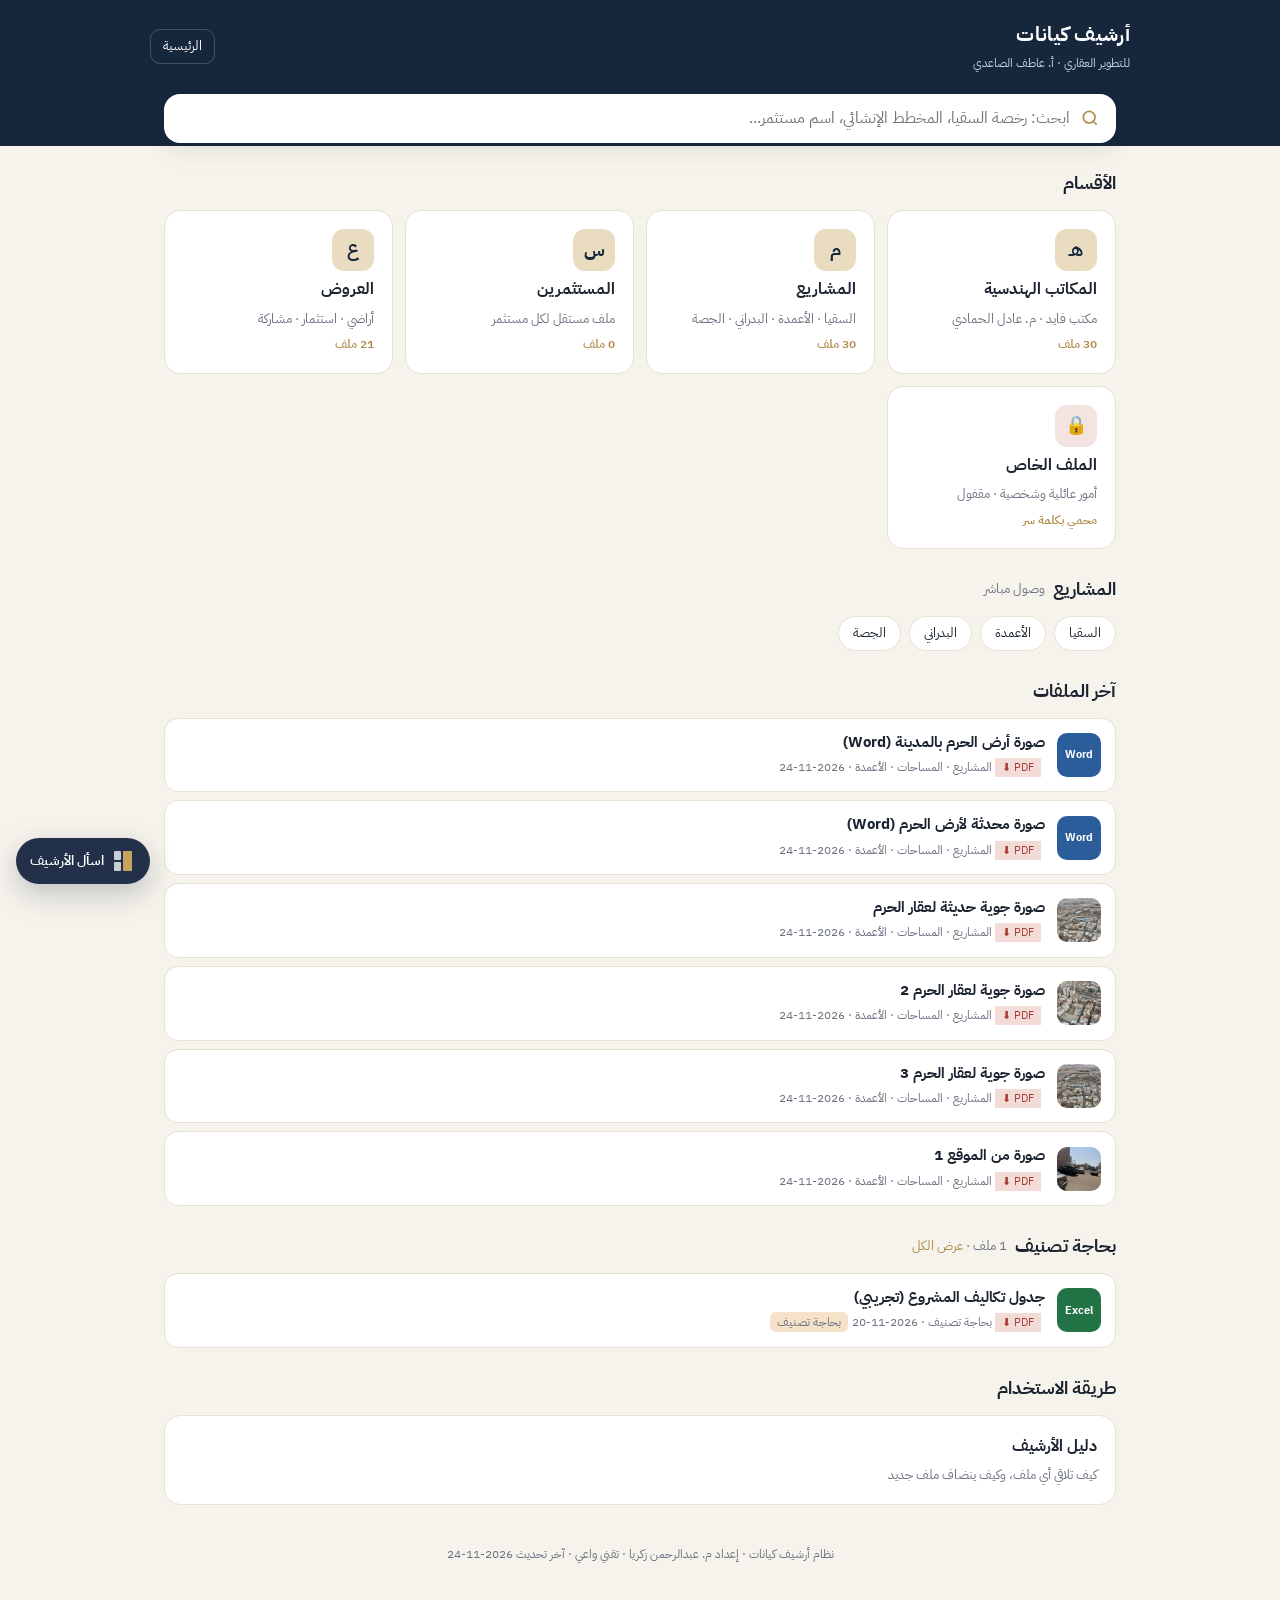
==== commit 8c280c40: "ملفات الأعمدة (أرض الحرم) · واتساب 24/11 15 ملف جديد: وثيقة تملك، إفادة عدم وقف، المستند التنظيمي، و" ====
--- a/افتح-الأرشيف.html
+++ b/افتح-الأرشيف.html
@@ -76,7 +76,7 @@
 </div>
 <div class="viewer" id="viewer"><div class="bar"><b id="vt"></b><div class="acts"><a id="vp" target="_blank" style="background:#a63d32">PDF</a><a id="vo" target="_blank">فتح</a><a id="vd" download>تنزيل</a><button onclick="closeV()">إغلاق ✕</button></div></div><div class="body" id="vb"></div><div class="meta" id="vm"></div></div>
 <script>
-const DATA={"updated": "2026-11-20", "projects": [{"name": "السقيا", "summary": "المالك: أحمد صالح الشثري وشريكه · قطعة رقم 340108020675. فيه: صك الملكية، تثبيت موقع من مكتب فايد، طلب اعتماد العمارة السعودية، محضر اجتماع، وعرض المشروع."}, {"name": "الأعمدة", "summary": "لسا ما وصلت ملفات لهذا المشروع."}, {"name": "البدراني", "summary": "لسا ما وصلت ملفات لهذا المشروع."}, {"name": "الجصة", "summary": "فلل بحي الجصة · مخطط م-م-1115. فيه: 8 صكوك ملكية (154.16.x)، المخطط النهائي للفلل، مخطط فيلا 150م² (PDF + أوتوكاد)، خريطة القطع المتاحة، ودراسة جدوى 12 فيلا. لوكيشن الموقع انطلب لمختبر التربة."}], "investors": [], "files": [{"id": "f1", "title": "مخطط فيلا 150م² أرضي وأول", "section": "proj", "sub": "المخطط المعماري", "project": "الجصة", "party": "", "date": "2026-11-20", "source": "150.pdf", "note": "انبعت مع رسالة «فلل الجصة» الساعة 5:24", "status": "مصنّف", "kw": "", "path": "2-المشاريع/الجصة/المخطط-المعماري/الجصة_المخطط-المعماري_مخطط-فيلا-150م²-أرضي-وأول_2026-11-20.pdf"}, {"id": "f2", "title": "الهوية الوطنية 17-12-2025", "section": "priv", "sub": "", "project": "", "party": "", "date": "2026-11-20", "source": "الهوية الوطنية_17-12-2025.pdf", "note": "", "status": "مصنّف تلقائياً", "kw": "", "path": "5-الملف-الخاص/الملف-الخاص_الهوية-الوطنية-17-12-2025_2026-11-20.pdf"}, {"id": "f3", "title": "شهادة ChatGPT", "section": "priv", "sub": "", "project": "", "party": "", "date": "2026-11-20", "source": "ChatGPT-certificate-NMZ6BIUG.pdf", "note": "واتساب 5:15 · شهادة دورة", "status": "مصنّف", "kw": "ChatGPT-certificate-NMZ6BIUG.pdf", "path": "5-الملف-الخاص/الملف-الخاص_شهادة-ChatGPT_2026-11-20.pdf"}, {"id": "f4", "title": "شهادة Jasper AI", "section": "priv", "sub": "", "project": "", "party": "", "date": "2026-11-20", "source": "Jasper AI-certificate-HG5RATF3.pdf", "note": "واتساب 5:15 · شهادة دورة (انبعتت مرتين، محفوظة مرة وحدة)", "status": "مصنّف", "kw": "Jasper AI-certificate-HG5RATF3.pdf", "path": "5-الملف-الخاص/الملف-الخاص_شهادة-Jasper-AI_2026-11-20.pdf"}, {"id": "f5", "title": "شهادة Midjourney", "section": "priv", "sub": "", "project": "", "party": "", "date": "2026-11-20", "source": "Midjourney-certificate-LDERHIL4.pdf", "note": "واتساب 5:15 · شهادة دورة", "status": "مصنّف", "kw": "Midjourney-certificate-LDERHIL4.pdf", "path": "5-الملف-الخاص/الملف-الخاص_شهادة-Midjourney_2026-11-20.pdf"}, {"id": "f6", "title": "شهادة Lovable", "section": "priv", "sub": "", "project": "", "party": "", "date": "2026-11-20", "source": "Lovable-certificate-UKEFGMX3.pdf", "note": "واتساب 5:15 · شهادة دورة", "status": "مصنّف", "kw": "Lovable-certificate-UKEFGMX3.pdf", "path": "5-الملف-الخاص/الملف-الخاص_شهادة-Lovable_2026-11-20.pdf"}, {"id": "f7", "title": "شهادة حضور · مركز أساس التمكين", "section": "priv", "sub": "", "project": "", "party": "", "date": "2026-11-20", "source": "Certificate.pdf", "note": "واتساب 5:16 · شهادة حضور", "status": "مصنّف", "kw": "Certificate.pdf", "path": "5-الملف-الخاص/الملف-الخاص_شهادة-حضور-·-مركز-أساس-التمكين_2026-11-20.pdf"}, {"id": "f8", "title": "شهادة دورة الوساطة العقارية", "section": "priv", "sub": "", "project": "", "party": "", "date": "2026-11-20", "source": "دورة الوساطه العقاريه.pdf", "note": "واتساب 5:19", "status": "مصنّف", "kw": "دورة الوساطه العقاريه.pdf", "path": "5-الملف-الخاص/الملف-الخاص_شهادة-دورة-الوساطة-العقارية_2026-11-20.pdf"}, {"id": "f9", "title": "شهادة دورة التسويق العقاري", "section": "priv", "sub": "", "project": "", "party": "", "date": "2026-11-20", "source": "دورة التسويق العقاري.pdf", "note": "واتساب 5:19", "status": "مصنّف", "kw": "دورة التسويق العقاري.pdf", "path": "5-الملف-الخاص/الملف-الخاص_شهادة-دورة-التسويق-العقاري_2026-11-20.pdf"}, {"id": "f10", "title": "شهادة دورة التسويق العقاري الإلكتروني", "section": "priv", "sub": "", "project": "", "party": "", "date": "2026-11-20", "source": "دورة التسويق العقاري الالكتروني.pdf", "note": "واتساب 5:19", "status": "مصنّف", "kw": "دورة التسويق العقاري الالكتروني.pdf", "path": "5-الملف-الخاص/الملف-الخاص_شهادة-دورة-التسويق-العقاري-الإلكتروني_2026-11-20.pdf"}, {"id": "f11", "title": "عرض مشروع السقيا (صفحة ويب)", "section": "off", "sub": "استثمار", "project": "السقيا", "party": "", "date": "2026-11-20", "source": "عرض-مشروع-السقيا.html", "note": "واتساب 5:15", "status": "مصنّف", "kw": "عرض-مشروع-السقيا.html", "path": "4-العروض/استثمار/السقيا_استثمار_عرض-مشروع-السقيا-(صفحة-ويب)_2026-11-20.html", "pdf": "_نسخ-PDF/4-العروض/استثمار/السقيا_استثمار_عرض-مشروع-السقيا-(صفحة-ويب)_2026-11-20.pdf"}, {"id": "f12", "title": "محضر اجتماع مشروع السقيا", "section": "proj", "sub": "عام", "project": "السقيا", "party": "", "date": "2026-11-20", "source": "محضر_اجتماع_مشروع_السقيا.docx", "note": "واتساب 5:15", "status": "مصنّف", "kw": "محضر_اجتماع_مشروع_السقيا.docx", "path": "2-المشاريع/السقيا/عام/السقيا_عام_محضر-اجتماع-مشروع-السقيا_2026-11-20.docx", "pdf": "_نسخ-PDF/2-المشاريع/السقيا/عام/السقيا_عام_محضر-اجتماع-مشروع-السقيا_2026-11-20.pdf"}, {"id": "f13", "title": "جدول تكاليف المشروع (تجريبي)", "section": "todo", "sub": "", "project": "", "party": "", "date": "2026-11-20", "source": "جدول_تكاليف_المشروع_تجريبي.xlsx", "note": "واتساب 5:15 · سؤال: هذا لأي مشروع؟ ولا نموذج تدريبي؟", "status": "بحاجة تصنيف", "kw": "جدول_تكاليف_المشروع_تجريبي.xlsx", "path": "0-بحاجة-تصنيف/بحاجة-تصنيف_جدول-تكاليف-المشروع-(تجريبي)_2026-11-20.xlsx", "pdf": "_نسخ-PDF/0-بحاجة-تصنيف/بحاجة-تصنيف_جدول-تكاليف-المشروع-(تجريبي)_2026-11-20.pdf"}, {"id": "f14", "title": "دراسة جدوى 12 فيلا · الجصة", "section": "proj", "sub": "الملف المالي", "project": "الجصة", "party": "", "date": "2026-11-20", "source": "دراسة_جدوى_12_فيلا_الجصة.docx", "note": "واتساب 5:15", "status": "مصنّف", "kw": "دراسة_جدوى_12_فيلا_الجصة.docx", "path": "2-المشاريع/الجصة/الملف-المالي/الجصة_الملف-المالي_دراسة-جدوى-12-فيلا-·-الجصة_2026-11-20.docx", "pdf": "_نسخ-PDF/2-المشاريع/الجصة/الملف-المالي/الجصة_الملف-المالي_دراسة-جدوى-12-فيلا-·-الجصة_2026-11-20.pdf"}, {"id": "f15", "title": "قالب خطاب رسمي · كيانات", "section": "off", "sub": "هوية وقوالب", "project": "", "party": "كيانات", "date": "2026-11-20", "source": "قالب-خطاب-رسمي-كيانات.docx", "note": "واتساب 5:15", "status": "مصنّف", "kw": "قالب-خطاب-رسمي-كيانات.docx", "path": "4-العروض/هوية-وقوالب/كيانات_هوية-وقوالب_قالب-خطاب-رسمي-·-كيانات_2026-11-20.docx", "pdf": "_نسخ-PDF/4-العروض/هوية-وقوالب/كيانات_هوية-وقوالب_قالب-خطاب-رسمي-·-كيانات_2026-11-20.pdf"}, {"id": "f16", "title": "ورق رسمي كيانات للطباعة", "section": "off", "sub": "هوية وقوالب", "project": "", "party": "كيانات", "date": "2026-11-20", "source": "ورق-رسمي-كيانات-للطباعة.pdf", "note": "واتساب 5:16", "status": "مصنّف", "kw": "ورق-رسمي-كيانات-للطباعة.pdf", "path": "4-العروض/هوية-وقوالب/كيانات_هوية-وقوالب_ورق-رسمي-كيانات-للطباعة_2026-11-20.pdf"}, {"id": "f17", "title": "نموذج دراسة جدوى (Excel)", "section": "off", "sub": "هوية وقوالب", "project": "", "party": "كيانات", "date": "2026-11-20", "source": "نموذج-دراسة-جدوى-كيانات.xlsx", "note": "واتساب 5:16", "status": "مصنّف", "kw": "نموذج-دراسة-جدوى-كيانات.xlsx", "path": "4-العروض/هوية-وقوالب/كيانات_هوية-وقوالب_نموذج-دراسة-جدوى-(Excel)_2026-11-20.xlsx", "pdf": "_نسخ-PDF/4-العروض/هوية-وقوالب/كيانات_هوية-وقوالب_نموذج-دراسة-جدوى-(Excel)_2026-11-20.pdf"}, {"id": "f18", "title": "قالب دراسة جدوى · 8 صفحات", "section": "off", "sub": "هوية وقوالب", "project": "", "party": "كيانات", "date": "2026-11-20", "source": "قالب-دراسة-جدوى-كيانات.pdf", "note": "واتساب 5:16", "status": "مصنّف", "kw": "قالب-دراسة-جدوى-كيانات.pdf", "path": "4-العروض/هوية-وقوالب/كيانات_هوية-وقوالب_قالب-دراسة-جدوى-·-8-صفحات_2026-11-20.pdf"}, {"id": "f19", "title": "الهوية البصرية وشعارات كيانات", "section": "off", "sub": "هوية وقوالب", "project": "", "party": "كيانات", "date": "2026-11-20", "source": "kayanat-identity.pdf", "note": "واتساب 5:17 · «شعارات كيانات»", "status": "مصنّف", "kw": "kayanat-identity.pdf", "path": "4-العروض/هوية-وقوالب/كيانات_هوية-وقوالب_الهوية-البصرية-وشعارات-كيانات_2026-11-20.pdf"}, {"id": "f20", "title": "الملف التعريفي المهني · عاطف الصاعدي", "section": "off", "sub": "هوية وقوالب", "project": "", "party": "كيانات", "date": "2026-11-20", "source": "الملف-التعريفي-المهني-عاطف-الصاعدي.pdf", "note": "واتساب 5:17", "status": "مصنّف", "kw": "الملف-التعريفي-المهني-عاطف-الصاعدي.pdf", "path": "4-العروض/هوية-وقوالب/كيانات_هوية-وقوالب_الملف-التعريفي-المهني-·-عاطف-الصاعدي_2026-11-20.pdf"}, {"id": "f21", "title": "عقد وساطة تسويق وبيع مع مالك العقار", "section": "off", "sub": "مشاركة", "project": "", "party": "", "date": "2026-11-20", "source": "UNP-file_261002_190608.pdf", "note": "واتساب 5:16 · عقد منصة الوساطة العقارية", "status": "مصنّف", "kw": "UNP-file_261002_190608.pdf", "path": "4-العروض/مشاركة/العروض_مشاركة_عقد-وساطة-تسويق-وبيع-مع-مالك-العقار_2026-11-20.pdf"}, {"id": "f22", "title": "مذكرة تفاهم وشراكة استراتيجية · كيانات × موف لاير استيت", "section": "off", "sub": "مشاركة", "project": "", "party": "موف لاير استيت", "date": "2026-11-20", "source": "مذكرة تفاهم .pdf", "note": "واتساب 5:19 · «هذي الشراكه اللي وقعتها»", "status": "مصنّف", "kw": "مذكرة تفاهم .pdf", "path": "4-العروض/مشاركة/موف-لاير-استيت_مشاركة_مذكرة-تفاهم-وشراكة-استراتيجية-·-كيانات-×-موف-لاير-استيت_2026-11-20.pdf"}, {"id": "f23", "title": "شهادة السجل التجاري · كيانات (صورة)", "section": "eng", "sub": "الرخص والاعتمادات", "project": "", "party": "كيانات", "date": "2026-11-20", "source": "WhatsApp Image 2026-11-20 at 5.16.04 PM.jpeg", "note": "واتساب 5:16", "status": "مصنّف", "kw": "WhatsApp Image 2026-11-20 at 5.16.04 PM.jpeg", "path": "1-المكاتب-الهندسية/الرخص-والاعتمادات/كيانات_الرخص-والاعتمادات_شهادة-السجل-التجاري-·-كيانات-(صورة)_2026-11-20.jpeg", "pdf": "_نسخ-PDF/1-المكاتب-الهندسية/الرخص-والاعتمادات/كيانات_الرخص-والاعتمادات_شهادة-السجل-التجاري-·-كيانات-(صورة)_2026-11-20.pdf"}, {"id": "f24", "title": "رخصة فال (الوساطة العقارية)", "section": "eng", "sub": "الرخص والاعتمادات", "project": "", "party": "كيانات", "date": "2026-11-20", "source": "رخصة فال.pdf", "note": "واتساب 5:19", "status": "مصنّف", "kw": "رخصة فال.pdf", "path": "1-المكاتب-الهندسية/الرخص-والاعتمادات/كيانات_الرخص-والاعتمادات_رخصة-فال-(الوساطة-العقارية)_2026-11-20.pdf"}, {"id": "f25", "title": "زيارة شركاء · كيانات وموف العقارية", "section": "off", "sub": "مشاركة", "project": "", "party": "موف لاير استيت", "date": "2026-11-20", "source": "WhatsApp Image 2026-11-20 at 5.17.38 PM.jpeg", "note": "واتساب 5:17", "status": "مصنّف", "kw": "WhatsApp Image 2026-11-20 at 5.17.38 PM.jpeg", "path": "4-العروض/مشاركة/موف-لاير-استيت_مشاركة_زيارة-شركاء-·-كيانات-وموف-العقارية_2026-11-20.jpeg", "pdf": "_نسخ-PDF/4-العروض/مشاركة/موف-لاير-استيت_مشاركة_زيارة-شركاء-·-كيانات-وموف-العقارية_2026-11-20.pdf"}, {"id": "f26", "title": "توقيع عقد التسويق · صورة 1", "section": "off", "sub": "مشاركة", "project": "", "party": "شركة التسويق", "date": "2026-11-20", "source": "WhatsApp Image 2026-11-20 at 5.19.37 PM.jpeg", "note": "واتساب 5:19 · «وقعت عقد تسويق مع افضل شركة تسويق بالمدينه»", "status": "مصنّف", "kw": "WhatsApp Image 2026-11-20 at 5.19.37 PM.jpeg", "path": "4-العروض/مشاركة/شركة-التسويق_مشاركة_توقيع-عقد-التسويق-·-صورة-1_2026-11-20.jpeg", "pdf": "_نسخ-PDF/4-العروض/مشاركة/شركة-التسويق_مشاركة_توقيع-عقد-التسويق-·-صورة-1_2026-11-20.pdf"}, {"id": "f27", "title": "توقيع عقد التسويق · فيديو", "section": "off", "sub": "مشاركة", "project": "", "party": "شركة التسويق", "date": "2026-11-20", "source": "WhatsApp Video 2026-11-20 at 5.19.41 PM.mp4", "note": "واتساب 5:19", "status": "مصنّف", "kw": "WhatsApp Video 2026-11-20 at 5.19.41 PM.mp4", "path": "4-العروض/مشاركة/شركة-التسويق_مشاركة_توقيع-عقد-التسويق-·-فيديو_2026-11-20.mp4"}, {"id": "f28", "title": "توقيع عقد التسويق · صورة 2", "section": "off", "sub": "مشاركة", "project": "", "party": "شركة التسويق", "date": "2026-11-20", "source": "WhatsApp Image 2026-11-20 at 5.19.43 PM.jpeg", "note": "واتساب 5:19", "status": "مصنّف", "kw": "WhatsApp Image 2026-11-20 at 5.19.43 PM.jpeg", "path": "4-العروض/مشاركة/شركة-التسويق_مشاركة_توقيع-عقد-التسويق-·-صورة-2_2026-11-20.jpeg", "pdf": "_نسخ-PDF/4-العروض/مشاركة/شركة-التسويق_مشاركة_توقيع-عقد-التسويق-·-صورة-2_2026-11-20.pdf"}, {"id": "f29", "title": "توقيع عقد التسويق · صورة 3", "section": "off", "sub": "مشاركة", "project": "", "party": "شركة التسويق", "date": "2026-11-20", "source": "WhatsApp Image 2026-11-20 at 5.19.43 PM_2.jpeg", "note": "واتساب 5:19", "status": "مصنّف", "kw": "WhatsApp Image 2026-11-20 at 5.19.43 PM_2.jpeg", "path": "4-العروض/مشاركة/شركة-التسويق_مشاركة_توقيع-عقد-التسويق-·-صورة-3_2026-11-20.jpeg", "pdf": "_نسخ-PDF/4-العروض/مشاركة/شركة-التسويق_مشاركة_توقيع-عقد-التسويق-·-صورة-3_2026-11-20.pdf"}, {"id": "f30", "title": "توقيع عقد التسويق · صورة 4", "section": "off", "sub": "مشاركة", "project": "", "party": "شركة التسويق", "date": "2026-11-20", "source": "WhatsApp Image 2026-11-20 at 5.19.44 PM.jpeg", "note": "واتساب 5:19", "status": "مصنّف", "kw": "WhatsApp Image 2026-11-20 at 5.19.44 PM.jpeg", "path": "4-العروض/مشاركة/شركة-التسويق_مشاركة_توقيع-عقد-التسويق-·-صورة-4_2026-11-20.jpeg", "pdf": "_نسخ-PDF/4-العروض/مشاركة/شركة-التسويق_مشاركة_توقيع-عقد-التسويق-·-صورة-4_2026-11-20.pdf"}, {"id": "f31", "title": "توقيع عقد التسويق · صورة 5", "section": "off", "sub": "مشاركة", "project": "", "party": "شركة التسويق", "date": "2026-11-20", "source": "WhatsApp Image 2026-11-20 at 5.19.44 PM_2.jpeg", "note": "واتساب 5:19", "status": "مصنّف", "kw": "WhatsApp Image 2026-11-20 at 5.19.44 PM_2.jpeg", "path": "4-العروض/مشاركة/شركة-التسويق_مشاركة_توقيع-عقد-التسويق-·-صورة-5_2026-11-20.jpeg", "pdf": "_نسخ-PDF/4-العروض/مشاركة/شركة-التسويق_مشاركة_توقيع-عقد-التسويق-·-صورة-5_2026-11-20.pdf"}, {"id": "f32", "title": "توقيع عقد التسويق · صورة 6", "section": "off", "sub": "مشاركة", "project": "", "party": "شركة التسويق", "date": "2026-11-20", "source": "WhatsApp Image 2026-11-20 at 5.19.44 PM_3.jpeg", "note": "واتساب 5:19", "status": "مصنّف", "kw": "WhatsApp Image 2026-11-20 at 5.19.44 PM_3.jpeg", "path": "4-العروض/مشاركة/شركة-التسويق_مشاركة_توقيع-عقد-التسويق-·-صورة-6_2026-11-20.jpeg", "pdf": "_نسخ-PDF/4-العروض/مشاركة/شركة-التسويق_مشاركة_توقيع-عقد-التسويق-·-صورة-6_2026-11-20.pdf"}, {"id": "f33", "title": "صورة اجتماع", "section": "off", "sub": "مشاركة", "project": "", "party": "", "date": "2026-11-20", "source": "WhatsApp Image 2026-11-20 at 5.19.48 PM.jpeg", "note": "واتساب 5:19 · يحتاج تأكيد: أي اجتماع؟", "status": "يحتاج تأكيد", "kw": "WhatsApp Image 2026-11-20 at 5.19.48 PM.jpeg", "path": "4-العروض/مشاركة/العروض_مشاركة_صورة-اجتماع_2026-11-20.jpeg", "pdf": "_نسخ-PDF/4-العروض/مشاركة/العروض_مشاركة_صورة-اجتماع_2026-11-20.pdf"}, {"id": "f34", "title": "صورة اجتماع", "section": "off", "sub": "مشاركة", "project": "", "party": "", "date": "2026-11-20", "source": "WhatsApp Image 2026-11-20 at 5.19.58 PM.jpeg", "note": "واتساب 5:19 · يحتاج تأكيد: أي اجتماع؟", "status": "يحتاج تأكيد", "kw": "WhatsApp Image 2026-11-20 at 5.19.58 PM.jpeg", "path": "4-العروض/مشاركة/العروض_مشاركة_صورة-اجتماع_2026-11-20_v2.jpeg", "pdf": "_نسخ-PDF/4-العروض/مشاركة/العروض_مشاركة_صورة-اجتماع_2026-11-20_v2.pdf"}, {"id": "f35", "title": "طلب اعتماد العمارة السعودية · المالك أحمد صالح الشثري وشريكه", "section": "proj", "sub": "الرخص والاعتمادات", "project": "السقيا", "party": "مكتب فايد", "date": "2026-11-20", "source": "�ﺍﺣﻤﺪ ﺻﺎﻟﺢ ﻋﺒﺪﺍﻟﺮﺣﻤﻦ ﺍﻟﺸﺜﺮي وشريكه (1).pdf", "note": "واتساب 5:22 · بعد رسالة «السقيا»", "status": "مصنّف", "kw": "�ﺍﺣﻤﺪ ﺻﺎﻟﺢ ﻋﺒﺪﺍﻟﺮﺣﻤﻦ ﺍﻟﺸﺜﺮي وشريكه (1).pdf", "path": "2-المشاريع/السقيا/الرخص-والاعتمادات/السقيا_الرخص-والاعتمادات_طلب-اعتماد-العمارة-السعودية-·-المالك-أحمد-صالح-الشثري-وشريكه_2026-11-20.pdf"}, {"id": "f36", "title": "تثبيت موقع · مكتب فايد · قطعة 340108020675", "section": "proj", "sub": "المساحات", "project": "السقيا", "party": "مكتب فايد", "date": "2026-11-20", "source": "20261116123437.pdf", "note": "واتساب 5:22 · بعد رسالة «السقيا»", "status": "مصنّف", "kw": "20261116123437.pdf", "path": "2-المشاريع/السقيا/المساحات/السقيا_المساحات_تثبيت-موقع-·-مكتب-فايد-·-قطعة-340108020675_2026-11-20.pdf"}, {"id": "f37", "title": "صك ملكية السقيا · 340108020675", "section": "proj", "sub": "الحقوق الخاصة", "project": "السقيا", "party": "", "date": "2026-11-20", "source": "صك السقيا.pdf", "note": "واتساب 5:23", "status": "مصنّف", "kw": "صك السقيا.pdf", "path": "2-المشاريع/السقيا/الحقوق-الخاصة/السقيا_الحقوق-الخاصة_صك-ملكية-السقيا-·-340108020675_2026-11-20.pdf"}, {"id": "f38", "title": "صك ملكية · قطعة 154.16.1", "section": "proj", "sub": "الحقوق الخاصة", "project": "الجصة", "party": "", "date": "2026-11-20", "source": "صك154.16.1.pdf", "note": "واتساب 5:24 · مخطط م-م-1115 حي الجصة", "status": "مصنّف", "kw": "صك154.16.1.pdf", "path": "2-المشاريع/الجصة/الحقوق-الخاصة/الجصة_الحقوق-الخاصة_صك-ملكية-·-قطعة-154.16.1_2026-11-20.pdf"}, {"id": "f39", "title": "صك ملكية · قطعة 154.16.2", "section": "proj", "sub": "الحقوق الخاصة", "project": "الجصة", "party": "", "date": "2026-11-20", "source": "صك154.16.2.pdf", "note": "واتساب 5:24", "status": "مصنّف", "kw": "صك154.16.2.pdf", "path": "2-المشاريع/الجصة/الحقوق-الخاصة/الجصة_الحقوق-الخاصة_صك-ملكية-·-قطعة-154.16.2_2026-11-20.pdf"}, {"id": "f40", "title": "صك ملكية · قطعة 154.16.3", "section": "proj", "sub": "الحقوق الخاصة", "project": "الجصة", "party": "", "date": "2026-11-20", "source": "صك154.16.3.pdf", "note": "واتساب 5:24", "status": "مصنّف", "kw": "صك154.16.3.pdf", "path": "2-المشاريع/الجصة/الحقوق-الخاصة/الجصة_الحقوق-الخاصة_صك-ملكية-·-قطعة-154.16.3_2026-11-20.pdf"}, {"id": "f41", "title": "صك ملكية · قطعة 154.16.4", "section": "proj", "sub": "الحقوق الخاصة", "project": "الجصة", "party": "", "date": "2026-11-20", "source": "صك154.16.4.pdf", "note": "واتساب 5:24", "status": "مصنّف", "kw": "صك154.16.4.pdf", "path": "2-المشاريع/الجصة/الحقوق-الخاصة/الجصة_الحقوق-الخاصة_صك-ملكية-·-قطعة-154.16.4_2026-11-20.pdf"}, {"id": "f42", "title": "صك ملكية · قطعة 154.16.17", "section": "proj", "sub": "الحقوق الخاصة", "project": "الجصة", "party": "", "date": "2026-11-20", "source": "صك154.16.17.pdf", "note": "واتساب 5:24", "status": "مصنّف", "kw": "صك154.16.17.pdf", "path": "2-المشاريع/الجصة/الحقوق-الخاصة/الجصة_الحقوق-الخاصة_صك-ملكية-·-قطعة-154.16.17_2026-11-20.pdf"}, {"id": "f43", "title": "صك ملكية · قطعة 154.16.18", "section": "proj", "sub": "الحقوق الخاصة", "project": "الجصة", "party": "", "date": "2026-11-20", "source": "صك154.16.18.pdf", "note": "واتساب 5:24", "status": "مصنّف", "kw": "صك154.16.18.pdf", "path": "2-المشاريع/الجصة/الحقوق-الخاصة/الجصة_الحقوق-الخاصة_صك-ملكية-·-قطعة-154.16.18_2026-11-20.pdf"}, {"id": "f44", "title": "صك ملكية · قطعة 154.16.19", "section": "proj", "sub": "الحقوق الخاصة", "project": "الجصة", "party": "", "date": "2026-11-20", "source": "صك154.16.19.pdf", "note": "واتساب 5:24", "status": "مصنّف", "kw": "صك154.16.19.pdf", "path": "2-المشاريع/الجصة/الحقوق-الخاصة/الجصة_الحقوق-الخاصة_صك-ملكية-·-قطعة-154.16.19_2026-11-20.pdf"}, {"id": "f45", "title": "صك ملكية · قطعة 154.16.20", "section": "proj", "sub": "الحقوق الخاصة", "project": "الجصة", "party": "", "date": "2026-11-20", "source": "صك154.16.20.pdf", "note": "واتساب 5:24", "status": "مصنّف", "kw": "صك154.16.20.pdf", "path": "2-المشاريع/الجصة/الحقوق-الخاصة/الجصة_الحقوق-الخاصة_صك-ملكية-·-قطعة-154.16.20_2026-11-20.pdf"}, {"id": "f46", "title": "المخطط النهائي للفلل", "section": "proj", "sub": "المخطط المعماري", "project": "الجصة", "party": "", "date": "2026-11-20", "source": "النهائي الفلل.pdf", "note": "واتساب 5:25 · «فلل الجصه»", "status": "مصنّف", "kw": "النهائي الفلل.pdf", "path": "2-المشاريع/الجصة/المخطط-المعماري/الجصة_المخطط-المعماري_المخطط-النهائي-للفلل_2026-11-20.pdf"}, {"id": "f47", "title": "مخطط فيلا 150م² · ملف أوتوكاد DWG", "section": "proj", "sub": "المخطط المعماري", "project": "الجصة", "party": "", "date": "2026-11-20", "source": "150م2 اتوكاد.dwg", "note": "واتساب 5:24 · يفتح ببرنامج AutoCAD", "status": "مصنّف", "kw": "150م2 اتوكاد.dwg", "path": "2-المشاريع/الجصة/المخطط-المعماري/الجصة_المخطط-المعماري_مخطط-فيلا-150م²-·-ملف-أوتوكاد-DWG_2026-11-20.dwg"}, {"id": "f48", "title": "مخطط القطع المتاحة · الجصة", "section": "proj", "sub": "المساحات", "project": "الجصة", "party": "", "date": "2026-11-20", "source": "WhatsApp Image 2026-11-20 at 5.24.28 PM.jpeg", "note": "واتساب 5:24 · القطع المحددة بالأخضر والأحمر", "status": "مصنّف", "kw": "WhatsApp Image 2026-11-20 at 5.24.28 PM.jpeg", "path": "2-المشاريع/الجصة/المساحات/الجصة_المساحات_مخطط-القطع-المتاحة-·-الجصة_2026-11-20.jpeg", "pdf": "_نسخ-PDF/2-المشاريع/الجصة/المساحات/الجصة_المساحات_مخطط-القطع-المتاحة-·-الجصة_2026-11-20.pdf"}, {"id": "f49", "title": "مقابلة فيديو · موف العقارية", "section": "off", "sub": "مشاركة", "project": "", "party": "موف لاير استيت", "date": "2026-11-20", "source": "IMG_1073.MOV", "note": "واتساب 5:17 · فيديو 46 ثانية", "status": "مصنّف", "kw": "IMG_1073.MOV", "path": "4-العروض/مشاركة/موف-لاير-استيت_مشاركة_مقابلة-فيديو-·-موف-العقارية_2026-11-20.mov"}]};
+const DATA={"updated": "2026-11-24", "projects": [{"name": "السقيا", "summary": "المالك: أحمد صالح الشثري وشريكه · قطعة رقم 340108020675. فيه: صك الملكية، تثبيت موقع من مكتب فايد، طلب اعتماد العمارة السعودية، محضر اجتماع، وعرض المشروع."}, {"name": "الأعمدة", "summary": "ملفات «أرض الحرم» بالمدينة (وصلت 24/11). فيه: وثيقة تملك 418709001019، إفادة عدم الوقف، المستند التنظيمي، وثيقة أمانة المدينة، المقترح المعماري للمكرم مبارك بن مدخل الصاعدي، صور جوية وصور من الموقع، ومزاد أرض الحرة الشرقية. الموقع على الخريطة: <a href=\"https://maps.app.goo.gl/NkuZXWkVfrdVHr9u9\" target=\"_blank\" style=\"color:var(--gold)\">افتح الموقع</a>"}, {"name": "البدراني", "summary": "لسا ما وصلت ملفات لهذا المشروع."}, {"name": "الجصة", "summary": "فلل بحي الجصة · مخطط م-م-1115. فيه: 8 صكوك ملكية (154.16.x)، المخطط النهائي للفلل، مخطط فيلا 150م² (PDF + أوتوكاد)، خريطة القطع المتاحة، ودراسة جدوى 12 فيلا. لوكيشن الموقع انطلب لمختبر التربة."}], "investors": [], "files": [{"id": "f1", "title": "مخطط فيلا 150م² أرضي وأول", "section": "proj", "sub": "المخطط المعماري", "project": "الجصة", "party": "", "date": "2026-11-20", "source": "150.pdf", "note": "انبعت مع رسالة «فلل الجصة» الساعة 5:24", "status": "مصنّف", "kw": "", "path": "2-المشاريع/الجصة/المخطط-المعماري/الجصة_المخطط-المعماري_مخطط-فيلا-150م²-أرضي-وأول_2026-11-20.pdf"}, {"id": "f2", "title": "الهوية الوطنية 17-12-2025", "section": "priv", "sub": "", "project": "", "party": "", "date": "2026-11-20", "source": "الهوية الوطنية_17-12-2025.pdf", "note": "", "status": "مصنّف تلقائياً", "kw": "", "path": "5-الملف-الخاص/الملف-الخاص_الهوية-الوطنية-17-12-2025_2026-11-20.pdf"}, {"id": "f3", "title": "شهادة ChatGPT", "section": "priv", "sub": "", "project": "", "party": "", "date": "2026-11-20", "source": "ChatGPT-certificate-NMZ6BIUG.pdf", "note": "واتساب 5:15 · شهادة دورة", "status": "مصنّف", "kw": "ChatGPT-certificate-NMZ6BIUG.pdf", "path": "5-الملف-الخاص/الملف-الخاص_شهادة-ChatGPT_2026-11-20.pdf"}, {"id": "f4", "title": "شهادة Jasper AI", "section": "priv", "sub": "", "project": "", "party": "", "date": "2026-11-20", "source": "Jasper AI-certificate-HG5RATF3.pdf", "note": "واتساب 5:15 · شهادة دورة (انبعتت مرتين، محفوظة مرة وحدة)", "status": "مصنّف", "kw": "Jasper AI-certificate-HG5RATF3.pdf", "path": "5-الملف-الخاص/الملف-الخاص_شهادة-Jasper-AI_2026-11-20.pdf"}, {"id": "f5", "title": "شهادة Midjourney", "section": "priv", "sub": "", "project": "", "party": "", "date": "2026-11-20", "source": "Midjourney-certificate-LDERHIL4.pdf", "note": "واتساب 5:15 · شهادة دورة", "status": "مصنّف", "kw": "Midjourney-certificate-LDERHIL4.pdf", "path": "5-الملف-الخاص/الملف-الخاص_شهادة-Midjourney_2026-11-20.pdf"}, {"id": "f6", "title": "شهادة Lovable", "section": "priv", "sub": "", "project": "", "party": "", "date": "2026-11-20", "source": "Lovable-certificate-UKEFGMX3.pdf", "note": "واتساب 5:15 · شهادة دورة", "status": "مصنّف", "kw": "Lovable-certificate-UKEFGMX3.pdf", "path": "5-الملف-الخاص/الملف-الخاص_شهادة-Lovable_2026-11-20.pdf"}, {"id": "f7", "title": "شهادة حضور · مركز أساس التمكين", "section": "priv", "sub": "", "project": "", "party": "", "date": "2026-11-20", "source": "Certificate.pdf", "note": "واتساب 5:16 · شهادة حضور", "status": "مصنّف", "kw": "Certificate.pdf", "path": "5-الملف-الخاص/الملف-الخاص_شهادة-حضور-·-مركز-أساس-التمكين_2026-11-20.pdf"}, {"id": "f8", "title": "شهادة دورة الوساطة العقارية", "section": "priv", "sub": "", "project": "", "party": "", "date": "2026-11-20", "source": "دورة الوساطه العقاريه.pdf", "note": "واتساب 5:19", "status": "مصنّف", "kw": "دورة الوساطه العقاريه.pdf", "path": "5-الملف-الخاص/الملف-الخاص_شهادة-دورة-الوساطة-العقارية_2026-11-20.pdf"}, {"id": "f9", "title": "شهادة دورة التسويق العقاري", "section": "priv", "sub": "", "project": "", "party": "", "date": "2026-11-20", "source": "دورة التسويق العقاري.pdf", "note": "واتساب 5:19", "status": "مصنّف", "kw": "دورة التسويق العقاري.pdf", "path": "5-الملف-الخاص/الملف-الخاص_شهادة-دورة-التسويق-العقاري_2026-11-20.pdf"}, {"id": "f10", "title": "شهادة دورة التسويق العقاري الإلكتروني", "section": "priv", "sub": "", "project": "", "party": "", "date": "2026-11-20", "source": "دورة التسويق العقاري الالكتروني.pdf", "note": "واتساب 5:19", "status": "مصنّف", "kw": "دورة التسويق العقاري الالكتروني.pdf", "path": "5-الملف-الخاص/الملف-الخاص_شهادة-دورة-التسويق-العقاري-الإلكتروني_2026-11-20.pdf"}, {"id": "f11", "title": "عرض مشروع السقيا (صفحة ويب)", "section": "off", "sub": "استثمار", "project": "السقيا", "party": "", "date": "2026-11-20", "source": "عرض-مشروع-السقيا.html", "note": "واتساب 5:15", "status": "مصنّف", "kw": "عرض-مشروع-السقيا.html", "path": "4-العروض/استثمار/السقيا_استثمار_عرض-مشروع-السقيا-(صفحة-ويب)_2026-11-20.html", "pdf": "_نسخ-PDF/4-العروض/استثمار/السقيا_استثمار_عرض-مشروع-السقيا-(صفحة-ويب)_2026-11-20.pdf"}, {"id": "f12", "title": "محضر اجتماع مشروع السقيا", "section": "proj", "sub": "عام", "project": "السقيا", "party": "", "date": "2026-11-20", "source": "محضر_اجتماع_مشروع_السقيا.docx", "note": "واتساب 5:15", "status": "مصنّف", "kw": "محضر_اجتماع_مشروع_السقيا.docx", "path": "2-المشاريع/السقيا/عام/السقيا_عام_محضر-اجتماع-مشروع-السقيا_2026-11-20.docx", "pdf": "_نسخ-PDF/2-المشاريع/السقيا/عام/السقيا_عام_محضر-اجتماع-مشروع-السقيا_2026-11-20.pdf"}, {"id": "f13", "title": "جدول تكاليف المشروع (تجريبي)", "section": "todo", "sub": "", "project": "", "party": "", "date": "2026-11-20", "source": "جدول_تكاليف_المشروع_تجريبي.xlsx", "note": "واتساب 5:15 · سؤال: هذا لأي مشروع؟ ولا نموذج تدريبي؟", "status": "بحاجة تصنيف", "kw": "جدول_تكاليف_المشروع_تجريبي.xlsx", "path": "0-بحاجة-تصنيف/بحاجة-تصنيف_جدول-تكاليف-المشروع-(تجريبي)_2026-11-20.xlsx", "pdf": "_نسخ-PDF/0-بحاجة-تصنيف/بحاجة-تصنيف_جدول-تكاليف-المشروع-(تجريبي)_2026-11-20.pdf"}, {"id": "f14", "title": "دراسة جدوى 12 فيلا · الجصة", "section": "proj", "sub": "الملف المالي", "project": "الجصة", "party": "", "date": "2026-11-20", "source": "دراسة_جدوى_12_فيلا_الجصة.docx", "note": "واتساب 5:15", "status": "مصنّف", "kw": "دراسة_جدوى_12_فيلا_الجصة.docx", "path": "2-المشاريع/الجصة/الملف-المالي/الجصة_الملف-المالي_دراسة-جدوى-12-فيلا-·-الجصة_2026-11-20.docx", "pdf": "_نسخ-PDF/2-المشاريع/الجصة/الملف-المالي/الجصة_الملف-المالي_دراسة-جدوى-12-فيلا-·-الجصة_2026-11-20.pdf"}, {"id": "f15", "title": "قالب خطاب رسمي · كيانات", "section": "off", "sub": "هوية وقوالب", "project": "", "party": "كيانات", "date": "2026-11-20", "source": "قالب-خطاب-رسمي-كيانات.docx", "note": "واتساب 5:15", "status": "مصنّف", "kw": "قالب-خطاب-رسمي-كيانات.docx", "path": "4-العروض/هوية-وقوالب/كيانات_هوية-وقوالب_قالب-خطاب-رسمي-·-كيانات_2026-11-20.docx", "pdf": "_نسخ-PDF/4-العروض/هوية-وقوالب/كيانات_هوية-وقوالب_قالب-خطاب-رسمي-·-كيانات_2026-11-20.pdf"}, {"id": "f16", "title": "ورق رسمي كيانات للطباعة", "section": "off", "sub": "هوية وقوالب", "project": "", "party": "كيانات", "date": "2026-11-20", "source": "ورق-رسمي-كيانات-للطباعة.pdf", "note": "واتساب 5:16", "status": "مصنّف", "kw": "ورق-رسمي-كيانات-للطباعة.pdf", "path": "4-العروض/هوية-وقوالب/كيانات_هوية-وقوالب_ورق-رسمي-كيانات-للطباعة_2026-11-20.pdf"}, {"id": "f17", "title": "نموذج دراسة جدوى (Excel)", "section": "off", "sub": "هوية وقوالب", "project": "", "party": "كيانات", "date": "2026-11-20", "source": "نموذج-دراسة-جدوى-كيانات.xlsx", "note": "واتساب 5:16", "status": "مصنّف", "kw": "نموذج-دراسة-جدوى-كيانات.xlsx", "path": "4-العروض/هوية-وقوالب/كيانات_هوية-وقوالب_نموذج-دراسة-جدوى-(Excel)_2026-11-20.xlsx", "pdf": "_نسخ-PDF/4-العروض/هوية-وقوالب/كيانات_هوية-وقوالب_نموذج-دراسة-جدوى-(Excel)_2026-11-20.pdf"}, {"id": "f18", "title": "قالب دراسة جدوى · 8 صفحات", "section": "off", "sub": "هوية وقوالب", "project": "", "party": "كيانات", "date": "2026-11-20", "source": "قالب-دراسة-جدوى-كيانات.pdf", "note": "واتساب 5:16", "status": "مصنّف", "kw": "قالب-دراسة-جدوى-كيانات.pdf", "path": "4-العروض/هوية-وقوالب/كيانات_هوية-وقوالب_قالب-دراسة-جدوى-·-8-صفحات_2026-11-20.pdf"}, {"id": "f19", "title": "الهوية البصرية وشعارات كيانات", "section": "off", "sub": "هوية وقوالب", "project": "", "party": "كيانات", "date": "2026-11-20", "source": "kayanat-identity.pdf", "note": "واتساب 5:17 · «شعارات كيانات»", "status": "مصنّف", "kw": "kayanat-identity.pdf", "path": "4-العروض/هوية-وقوالب/كيانات_هوية-وقوالب_الهوية-البصرية-وشعارات-كيانات_2026-11-20.pdf"}, {"id": "f20", "title": "الملف التعريفي المهني · عاطف الصاعدي", "section": "off", "sub": "هوية وقوالب", "project": "", "party": "كيانات", "date": "2026-11-20", "source": "الملف-التعريفي-المهني-عاطف-الصاعدي.pdf", "note": "واتساب 5:17", "status": "مصنّف", "kw": "الملف-التعريفي-المهني-عاطف-الصاعدي.pdf", "path": "4-العروض/هوية-وقوالب/كيانات_هوية-وقوالب_الملف-التعريفي-المهني-·-عاطف-الصاعدي_2026-11-20.pdf"}, {"id": "f21", "title": "عقد وساطة تسويق وبيع مع مالك العقار", "section": "off", "sub": "مشاركة", "project": "", "party": "", "date": "2026-11-20", "source": "UNP-file_261002_190608.pdf", "note": "واتساب 5:16 · عقد منصة الوساطة العقارية", "status": "مصنّف", "kw": "UNP-file_261002_190608.pdf", "path": "4-العروض/مشاركة/العروض_مشاركة_عقد-وساطة-تسويق-وبيع-مع-مالك-العقار_2026-11-20.pdf"}, {"id": "f22", "title": "مذكرة تفاهم وشراكة استراتيجية · كيانات × موف لاير استيت", "section": "off", "sub": "مشاركة", "project": "", "party": "موف لاير استيت", "date": "2026-11-20", "source": "مذكرة تفاهم .pdf", "note": "واتساب 5:19 · «هذي الشراكه اللي وقعتها»", "status": "مصنّف", "kw": "مذكرة تفاهم .pdf", "path": "4-العروض/مشاركة/موف-لاير-استيت_مشاركة_مذكرة-تفاهم-وشراكة-استراتيجية-·-كيانات-×-موف-لاير-استيت_2026-11-20.pdf"}, {"id": "f23", "title": "شهادة السجل التجاري · كيانات (صورة)", "section": "eng", "sub": "الرخص والاعتمادات", "project": "", "party": "كيانات", "date": "2026-11-20", "source": "WhatsApp Image 2026-11-20 at 5.16.04 PM.jpeg", "note": "واتساب 5:16", "status": "مصنّف", "kw": "WhatsApp Image 2026-11-20 at 5.16.04 PM.jpeg", "path": "1-المكاتب-الهندسية/الرخص-والاعتمادات/كيانات_الرخص-والاعتمادات_شهادة-السجل-التجاري-·-كيانات-(صورة)_2026-11-20.jpeg", "pdf": "_نسخ-PDF/1-المكاتب-الهندسية/الرخص-والاعتمادات/كيانات_الرخص-والاعتمادات_شهادة-السجل-التجاري-·-كيانات-(صورة)_2026-11-20.pdf"}, {"id": "f24", "title": "رخصة فال (الوساطة العقارية)", "section": "eng", "sub": "الرخص والاعتمادات", "project": "", "party": "كيانات", "date": "2026-11-20", "source": "رخصة فال.pdf", "note": "واتساب 5:19", "status": "مصنّف", "kw": "رخصة فال.pdf", "path": "1-المكاتب-الهندسية/الرخص-والاعتمادات/كيانات_الرخص-والاعتمادات_رخصة-فال-(الوساطة-العقارية)_2026-11-20.pdf"}, {"id": "f25", "title": "زيارة شركاء · كيانات وموف العقارية", "section": "off", "sub": "مشاركة", "project": "", "party": "موف لاير استيت", "date": "2026-11-20", "source": "WhatsApp Image 2026-11-20 at 5.17.38 PM.jpeg", "note": "واتساب 5:17", "status": "مصنّف", "kw": "WhatsApp Image 2026-11-20 at 5.17.38 PM.jpeg", "path": "4-العروض/مشاركة/موف-لاير-استيت_مشاركة_زيارة-شركاء-·-كيانات-وموف-العقارية_2026-11-20.jpeg", "pdf": "_نسخ-PDF/4-العروض/مشاركة/موف-لاير-استيت_مشاركة_زيارة-شركاء-·-كيانات-وموف-العقارية_2026-11-20.pdf"}, {"id": "f26", "title": "توقيع عقد التسويق · صورة 1", "section": "off", "sub": "مشاركة", "project": "", "party": "شركة التسويق", "date": "2026-11-20", "source": "WhatsApp Image 2026-11-20 at 5.19.37 PM.jpeg", "note": "واتساب 5:19 · «وقعت عقد تسويق مع افضل شركة تسويق بالمدينه»", "status": "مصنّف", "kw": "WhatsApp Image 2026-11-20 at 5.19.37 PM.jpeg", "path": "4-العروض/مشاركة/شركة-التسويق_مشاركة_توقيع-عقد-التسويق-·-صورة-1_2026-11-20.jpeg", "pdf": "_نسخ-PDF/4-العروض/مشاركة/شركة-التسويق_مشاركة_توقيع-عقد-التسويق-·-صورة-1_2026-11-20.pdf"}, {"id": "f27", "title": "توقيع عقد التسويق · فيديو", "section": "off", "sub": "مشاركة", "project": "", "party": "شركة التسويق", "date": "2026-11-20", "source": "WhatsApp Video 2026-11-20 at 5.19.41 PM.mp4", "note": "واتساب 5:19", "status": "مصنّف", "kw": "WhatsApp Video 2026-11-20 at 5.19.41 PM.mp4", "path": "4-العروض/مشاركة/شركة-التسويق_مشاركة_توقيع-عقد-التسويق-·-فيديو_2026-11-20.mp4"}, {"id": "f28", "title": "توقيع عقد التسويق · صورة 2", "section": "off", "sub": "مشاركة", "project": "", "party": "شركة التسويق", "date": "2026-11-20", "source": "WhatsApp Image 2026-11-20 at 5.19.43 PM.jpeg", "note": "واتساب 5:19", "status": "مصنّف", "kw": "WhatsApp Image 2026-11-20 at 5.19.43 PM.jpeg", "path": "4-العروض/مشاركة/شركة-التسويق_مشاركة_توقيع-عقد-التسويق-·-صورة-2_2026-11-20.jpeg", "pdf": "_نسخ-PDF/4-العروض/مشاركة/شركة-التسويق_مشاركة_توقيع-عقد-التسويق-·-صورة-2_2026-11-20.pdf"}, {"id": "f29", "title": "توقيع عقد التسويق · صورة 3", "section": "off", "sub": "مشاركة", "project": "", "party": "شركة التسويق", "date": "2026-11-20", "source": "WhatsApp Image 2026-11-20 at 5.19.43 PM_2.jpeg", "note": "واتساب 5:19", "status": "مصنّف", "kw": "WhatsApp Image 2026-11-20 at 5.19.43 PM_2.jpeg", "path": "4-العروض/مشاركة/شركة-التسويق_مشاركة_توقيع-عقد-التسويق-·-صورة-3_2026-11-20.jpeg", "pdf": "_نسخ-PDF/4-العروض/مشاركة/شركة-التسويق_مشاركة_توقيع-عقد-التسويق-·-صورة-3_2026-11-20.pdf"}, {"id": "f30", "title": "توقيع عقد التسويق · صورة 4", "section": "off", "sub": "مشاركة", "project": "", "party": "شركة التسويق", "date": "2026-11-20", "source": "WhatsApp Image 2026-11-20 at 5.19.44 PM.jpeg", "note": "واتساب 5:19", "status": "مصنّف", "kw": "WhatsApp Image 2026-11-20 at 5.19.44 PM.jpeg", "path": "4-العروض/مشاركة/شركة-التسويق_مشاركة_توقيع-عقد-التسويق-·-صورة-4_2026-11-20.jpeg", "pdf": "_نسخ-PDF/4-العروض/مشاركة/شركة-التسويق_مشاركة_توقيع-عقد-التسويق-·-صورة-4_2026-11-20.pdf"}, {"id": "f31", "title": "توقيع عقد التسويق · صورة 5", "section": "off", "sub": "مشاركة", "project": "", "party": "شركة التسويق", "date": "2026-11-20", "source": "WhatsApp Image 2026-11-20 at 5.19.44 PM_2.jpeg", "note": "واتساب 5:19", "status": "مصنّف", "kw": "WhatsApp Image 2026-11-20 at 5.19.44 PM_2.jpeg", "path": "4-العروض/مشاركة/شركة-التسويق_مشاركة_توقيع-عقد-التسويق-·-صورة-5_2026-11-20.jpeg", "pdf": "_نسخ-PDF/4-العروض/مشاركة/شركة-التسويق_مشاركة_توقيع-عقد-التسويق-·-صورة-5_2026-11-20.pdf"}, {"id": "f32", "title": "توقيع عقد التسويق · صورة 6", "section": "off", "sub": "مشاركة", "project": "", "party": "شركة التسويق", "date": "2026-11-20", "source": "WhatsApp Image 2026-11-20 at 5.19.44 PM_3.jpeg", "note": "واتساب 5:19", "status": "مصنّف", "kw": "WhatsApp Image 2026-11-20 at 5.19.44 PM_3.jpeg", "path": "4-العروض/مشاركة/شركة-التسويق_مشاركة_توقيع-عقد-التسويق-·-صورة-6_2026-11-20.jpeg", "pdf": "_نسخ-PDF/4-العروض/مشاركة/شركة-التسويق_مشاركة_توقيع-عقد-التسويق-·-صورة-6_2026-11-20.pdf"}, {"id": "f33", "title": "صورة اجتماع", "section": "off", "sub": "مشاركة", "project": "", "party": "", "date": "2026-11-20", "source": "WhatsApp Image 2026-11-20 at 5.19.48 PM.jpeg", "note": "واتساب 5:19 · يحتاج تأكيد: أي اجتماع؟", "status": "يحتاج تأكيد", "kw": "WhatsApp Image 2026-11-20 at 5.19.48 PM.jpeg", "path": "4-العروض/مشاركة/العروض_مشاركة_صورة-اجتماع_2026-11-20.jpeg", "pdf": "_نسخ-PDF/4-العروض/مشاركة/العروض_مشاركة_صورة-اجتماع_2026-11-20.pdf"}, {"id": "f34", "title": "صورة اجتماع", "section": "off", "sub": "مشاركة", "project": "", "party": "", "date": "2026-11-20", "source": "WhatsApp Image 2026-11-20 at 5.19.58 PM.jpeg", "note": "واتساب 5:19 · يحتاج تأكيد: أي اجتماع؟", "status": "يحتاج تأكيد", "kw": "WhatsApp Image 2026-11-20 at 5.19.58 PM.jpeg", "path": "4-العروض/مشاركة/العروض_مشاركة_صورة-اجتماع_2026-11-20_v2.jpeg", "pdf": "_نسخ-PDF/4-العروض/مشاركة/العروض_مشاركة_صورة-اجتماع_2026-11-20_v2.pdf"}, {"id": "f35", "title": "طلب اعتماد العمارة السعودية · المالك أحمد صالح الشثري وشريكه", "section": "proj", "sub": "الرخص والاعتمادات", "project": "السقيا", "party": "مكتب فايد", "date": "2026-11-20", "source": "�ﺍﺣﻤﺪ ﺻﺎﻟﺢ ﻋﺒﺪﺍﻟﺮﺣﻤﻦ ﺍﻟﺸﺜﺮي وشريكه (1).pdf", "note": "واتساب 5:22 · بعد رسالة «السقيا»", "status": "مصنّف", "kw": "�ﺍﺣﻤﺪ ﺻﺎﻟﺢ ﻋﺒﺪﺍﻟﺮﺣﻤﻦ ﺍﻟﺸﺜﺮي وشريكه (1).pdf", "path": "2-المشاريع/السقيا/الرخص-والاعتمادات/السقيا_الرخص-والاعتمادات_طلب-اعتماد-العمارة-السعودية-·-المالك-أحمد-صالح-الشثري-وشريكه_2026-11-20.pdf"}, {"id": "f36", "title": "تثبيت موقع · مكتب فايد · قطعة 340108020675", "section": "proj", "sub": "المساحات", "project": "السقيا", "party": "مكتب فايد", "date": "2026-11-20", "source": "20261116123437.pdf", "note": "واتساب 5:22 · بعد رسالة «السقيا»", "status": "مصنّف", "kw": "20261116123437.pdf", "path": "2-المشاريع/السقيا/المساحات/السقيا_المساحات_تثبيت-موقع-·-مكتب-فايد-·-قطعة-340108020675_2026-11-20.pdf"}, {"id": "f37", "title": "صك ملكية السقيا · 340108020675", "section": "proj", "sub": "الحقوق الخاصة", "project": "السقيا", "party": "", "date": "2026-11-20", "source": "صك السقيا.pdf", "note": "واتساب 5:23", "status": "مصنّف", "kw": "صك السقيا.pdf", "path": "2-المشاريع/السقيا/الحقوق-الخاصة/السقيا_الحقوق-الخاصة_صك-ملكية-السقيا-·-340108020675_2026-11-20.pdf"}, {"id": "f38", "title": "صك ملكية · قطعة 154.16.1", "section": "proj", "sub": "الحقوق الخاصة", "project": "الجصة", "party": "", "date": "2026-11-20", "source": "صك154.16.1.pdf", "note": "واتساب 5:24 · مخطط م-م-1115 حي الجصة", "status": "مصنّف", "kw": "صك154.16.1.pdf", "path": "2-المشاريع/الجصة/الحقوق-الخاصة/الجصة_الحقوق-الخاصة_صك-ملكية-·-قطعة-154.16.1_2026-11-20.pdf"}, {"id": "f39", "title": "صك ملكية · قطعة 154.16.2", "section": "proj", "sub": "الحقوق الخاصة", "project": "الجصة", "party": "", "date": "2026-11-20", "source": "صك154.16.2.pdf", "note": "واتساب 5:24", "status": "مصنّف", "kw": "صك154.16.2.pdf", "path": "2-المشاريع/الجصة/الحقوق-الخاصة/الجصة_الحقوق-الخاصة_صك-ملكية-·-قطعة-154.16.2_2026-11-20.pdf"}, {"id": "f40", "title": "صك ملكية · قطعة 154.16.3", "section": "proj", "sub": "الحقوق الخاصة", "project": "الجصة", "party": "", "date": "2026-11-20", "source": "صك154.16.3.pdf", "note": "واتساب 5:24", "status": "مصنّف", "kw": "صك154.16.3.pdf", "path": "2-المشاريع/الجصة/الحقوق-الخاصة/الجصة_الحقوق-الخاصة_صك-ملكية-·-قطعة-154.16.3_2026-11-20.pdf"}, {"id": "f41", "title": "صك ملكية · قطعة 154.16.4", "section": "proj", "sub": "الحقوق الخاصة", "project": "الجصة", "party": "", "date": "2026-11-20", "source": "صك154.16.4.pdf", "note": "واتساب 5:24", "status": "مصنّف", "kw": "صك154.16.4.pdf", "path": "2-المشاريع/الجصة/الحقوق-الخاصة/الجصة_الحقوق-الخاصة_صك-ملكية-·-قطعة-154.16.4_2026-11-20.pdf"}, {"id": "f42", "title": "صك ملكية · قطعة 154.16.17", "section": "proj", "sub": "الحقوق الخاصة", "project": "الجصة", "party": "", "date": "2026-11-20", "source": "صك154.16.17.pdf", "note": "واتساب 5:24", "status": "مصنّف", "kw": "صك154.16.17.pdf", "path": "2-المشاريع/الجصة/الحقوق-الخاصة/الجصة_الحقوق-الخاصة_صك-ملكية-·-قطعة-154.16.17_2026-11-20.pdf"}, {"id": "f43", "title": "صك ملكية · قطعة 154.16.18", "section": "proj", "sub": "الحقوق الخاصة", "project": "الجصة", "party": "", "date": "2026-11-20", "source": "صك154.16.18.pdf", "note": "واتساب 5:24", "status": "مصنّف", "kw": "صك154.16.18.pdf", "path": "2-المشاريع/الجصة/الحقوق-الخاصة/الجصة_الحقوق-الخاصة_صك-ملكية-·-قطعة-154.16.18_2026-11-20.pdf"}, {"id": "f44", "title": "صك ملكية · قطعة 154.16.19", "section": "proj", "sub": "الحقوق الخاصة", "project": "الجصة", "party": "", "date": "2026-11-20", "source": "صك154.16.19.pdf", "note": "واتساب 5:24", "status": "مصنّف", "kw": "صك154.16.19.pdf", "path": "2-المشاريع/الجصة/الحقوق-الخاصة/الجصة_الحقوق-الخاصة_صك-ملكية-·-قطعة-154.16.19_2026-11-20.pdf"}, {"id": "f45", "title": "صك ملكية · قطعة 154.16.20", "section": "proj", "sub": "الحقوق الخاصة", "project": "الجصة", "party": "", "date": "2026-11-20", "source": "صك154.16.20.pdf", "note": "واتساب 5:24", "status": "مصنّف", "kw": "صك154.16.20.pdf", "path": "2-المشاريع/الجصة/الحقوق-الخاصة/الجصة_الحقوق-الخاصة_صك-ملكية-·-قطعة-154.16.20_2026-11-20.pdf"}, {"id": "f46", "title": "المخطط النهائي للفلل", "section": "proj", "sub": "المخطط المعماري", "project": "الجصة", "party": "", "date": "2026-11-20", "source": "النهائي الفلل.pdf", "note": "واتساب 5:25 · «فلل الجصه»", "status": "مصنّف", "kw": "النهائي الفلل.pdf", "path": "2-المشاريع/الجصة/المخطط-المعماري/الجصة_المخطط-المعماري_المخطط-النهائي-للفلل_2026-11-20.pdf"}, {"id": "f47", "title": "مخطط فيلا 150م² · ملف أوتوكاد DWG", "section": "proj", "sub": "المخطط المعماري", "project": "الجصة", "party": "", "date": "2026-11-20", "source": "150م2 اتوكاد.dwg", "note": "واتساب 5:24 · يفتح ببرنامج AutoCAD", "status": "مصنّف", "kw": "150م2 اتوكاد.dwg", "path": "2-المشاريع/الجصة/المخطط-المعماري/الجصة_المخطط-المعماري_مخطط-فيلا-150م²-·-ملف-أوتوكاد-DWG_2026-11-20.dwg"}, {"id": "f48", "title": "مخطط القطع المتاحة · الجصة", "section": "proj", "sub": "المساحات", "project": "الجصة", "party": "", "date": "2026-11-20", "source": "WhatsApp Image 2026-11-20 at 5.24.28 PM.jpeg", "note": "واتساب 5:24 · القطع المحددة بالأخضر والأحمر", "status": "مصنّف", "kw": "WhatsApp Image 2026-11-20 at 5.24.28 PM.jpeg", "path": "2-المشاريع/الجصة/المساحات/الجصة_المساحات_مخطط-القطع-المتاحة-·-الجصة_2026-11-20.jpeg", "pdf": "_نسخ-PDF/2-المشاريع/الجصة/المساحات/الجصة_المساحات_مخطط-القطع-المتاحة-·-الجصة_2026-11-20.pdf"}, {"id": "f49", "title": "مقابلة فيديو · موف العقارية", "section": "off", "sub": "مشاركة", "project": "", "party": "موف لاير استيت", "date": "2026-11-20", "source": "IMG_1073.MOV", "note": "واتساب 5:17 · فيديو 46 ثانية", "status": "مصنّف", "kw": "IMG_1073.MOV", "path": "4-العروض/مشاركة/موف-لاير-استيت_مشاركة_مقابلة-فيديو-·-موف-العقارية_2026-11-20.mov"}, {"id": "f50", "title": "صورة أرض الحرم بالمدينة (Word)", "section": "proj", "sub": "المساحات", "project": "الأعمدة", "party": "", "date": "2026-11-24", "source": "صورة ارض الحرم بالمدينة.docx", "note": "واتساب واتساب 24/11 · 5:22 · «هذي ملف الاعمده»", "status": "مصنّف", "kw": "صورة ارض الحرم بالمدينة.docx", "path": "2-المشاريع/الأعمدة/المساحات/الأعمدة_المساحات_صورة-أرض-الحرم-بالمدينة-(Word)_2026-11-24.docx", "pdf": "_نسخ-PDF/2-المشاريع/الأعمدة/المساحات/الأعمدة_المساحات_صورة-أرض-الحرم-بالمدينة-(Word)_2026-11-24.pdf"}, {"id": "f51", "title": "صورة محدثة لأرض الحرم (Word)", "section": "proj", "sub": "المساحات", "project": "الأعمدة", "party": "", "date": "2026-11-24", "source": "صورة محدثة لارض الحرم بالمدينة.docx", "note": "واتساب واتساب 24/11 · 5:22", "status": "مصنّف", "kw": "صورة محدثة لارض الحرم بالمدينة.docx", "path": "2-المشاريع/الأعمدة/المساحات/الأعمدة_المساحات_صورة-محدثة-لأرض-الحرم-(Word)_2026-11-24.docx", "pdf": "_نسخ-PDF/2-المشاريع/الأعمدة/المساحات/الأعمدة_المساحات_صورة-محدثة-لأرض-الحرم-(Word)_2026-11-24.pdf"}, {"id": "f52", "title": "صورة جوية حديثة لعقار الحرم", "section": "proj", "sub": "المساحات", "project": "الأعمدة", "party": "", "date": "2026-11-24", "source": "صورة حديثة لعقار الحرم .JPG.jpeg", "note": "واتساب واتساب 24/11 · 5:22", "status": "مصنّف", "kw": "صورة حديثة لعقار الحرم .JPG.jpeg", "path": "2-المشاريع/الأعمدة/المساحات/الأعمدة_المساحات_صورة-جوية-حديثة-لعقار-الحرم_2026-11-24.jpeg", "pdf": "_نسخ-PDF/2-المشاريع/الأعمدة/المساحات/الأعمدة_المساحات_صورة-جوية-حديثة-لعقار-الحرم_2026-11-24.pdf"}, {"id": "f53", "title": "صورة جوية لعقار الحرم 2", "section": "proj", "sub": "المساحات", "project": "الأعمدة", "party": "", "date": "2026-11-24", "source": "صورة من عقار الحرم 2.JPG.jpeg", "note": "واتساب واتساب 24/11 · 5:22", "status": "مصنّف", "kw": "صورة من عقار الحرم 2.JPG.jpeg", "path": "2-المشاريع/الأعمدة/المساحات/الأعمدة_المساحات_صورة-جوية-لعقار-الحرم-2_2026-11-24.jpeg", "pdf": "_نسخ-PDF/2-المشاريع/الأعمدة/المساحات/الأعمدة_المساحات_صورة-جوية-لعقار-الحرم-2_2026-11-24.pdf"}, {"id": "f54", "title": "صورة جوية لعقار الحرم 3", "section": "proj", "sub": "المساحات", "project": "الأعمدة", "party": "", "date": "2026-11-24", "source": "صورة من عقار الحرم 3.JPG.jpeg", "note": "واتساب واتساب 24/11 · 5:22", "status": "مصنّف", "kw": "صورة من عقار الحرم 3.JPG.jpeg", "path": "2-المشاريع/الأعمدة/المساحات/الأعمدة_المساحات_صورة-جوية-لعقار-الحرم-3_2026-11-24.jpeg", "pdf": "_نسخ-PDF/2-المشاريع/الأعمدة/المساحات/الأعمدة_المساحات_صورة-جوية-لعقار-الحرم-3_2026-11-24.pdf"}, {"id": "f55", "title": "صورة من الموقع 1", "section": "proj", "sub": "المساحات", "project": "الأعمدة", "party": "", "date": "2026-11-24", "source": "WhatsApp Image 2026-11-24 at 5.22.47 PM.jpeg", "note": "واتساب واتساب 24/11 · 5:22", "status": "مصنّف", "kw": "WhatsApp Image 2026-11-24 at 5.22.47 PM.jpeg", "path": "2-المشاريع/الأعمدة/المساحات/الأعمدة_المساحات_صورة-من-الموقع-1_2026-11-24.jpeg", "pdf": "_نسخ-PDF/2-المشاريع/الأعمدة/المساحات/الأعمدة_المساحات_صورة-من-الموقع-1_2026-11-24.pdf"}, {"id": "f56", "title": "صورة من الموقع 2", "section": "proj", "sub": "المساحات", "project": "الأعمدة", "party": "", "date": "2026-11-24", "source": "WhatsApp Image 2026-11-24 at 5.22.47 PM_2.jpeg", "note": "واتساب واتساب 24/11 · 5:22", "status": "مصنّف", "kw": "WhatsApp Image 2026-11-24 at 5.22.47 PM_2.jpeg", "path": "2-المشاريع/الأعمدة/المساحات/الأعمدة_المساحات_صورة-من-الموقع-2_2026-11-24.jpeg", "pdf": "_نسخ-PDF/2-المشاريع/الأعمدة/المساحات/الأعمدة_المساحات_صورة-من-الموقع-2_2026-11-24.pdf"}, {"id": "f57", "title": "إفادة أن أرض الحرم غير موقوفة · 2024-02-07", "section": "proj", "sub": "الحقوق الخاصة", "project": "الأعمدة", "party": "", "date": "2026-11-24", "source": "ارض الحرم غير موقوفة2024-02-07.docx", "note": "واتساب واتساب 24/11 · 5:22", "status": "مصنّف", "kw": "ارض الحرم غير موقوفة2024-02-07.docx", "path": "2-المشاريع/الأعمدة/الحقوق-الخاصة/الأعمدة_الحقوق-الخاصة_إفادة-أن-أرض-الحرم-غير-موقوفة-·-2024-02-07_2026-11-24.docx", "pdf": "_نسخ-PDF/2-المشاريع/الأعمدة/الحقوق-الخاصة/الأعمدة_الحقوق-الخاصة_إفادة-أن-أرض-الحرم-غير-موقوفة-·-2024-02-07_2026-11-24.pdf"}, {"id": "f58", "title": "وثيقة تملك عقار · 418709001019", "section": "proj", "sub": "الحقوق الخاصة", "project": "الأعمدة", "party": "", "date": "2026-11-24", "source": "DOC-20250312-WA0014..pdf", "note": "واتساب واتساب 24/11 · 5:22 · تاريخ الوثيقة 1445/8/3", "status": "مصنّف", "kw": "DOC-20250312-WA0014..pdf", "path": "2-المشاريع/الأعمدة/الحقوق-الخاصة/الأعمدة_الحقوق-الخاصة_وثيقة-تملك-عقار-·-418709001019_2026-11-24.pdf"}, {"id": "f59", "title": "المستند التنظيمي · طلب 48-09-0482", "section": "proj", "sub": "الرخص والاعتمادات", "project": "الأعمدة", "party": "", "date": "2026-11-24", "source": "المستند التنظيمي.pdf", "note": "واتساب واتساب 24/11 · 5:22 · تاريخ الطلب 2026-10-22", "status": "مصنّف", "kw": "المستند التنظيمي.pdf", "path": "2-المشاريع/الأعمدة/الرخص-والاعتمادات/الأعمدة_الرخص-والاعتمادات_المستند-التنظيمي-·-طلب-48-09-0482_2026-11-24.pdf"}, {"id": "f60", "title": "وثيقة أمانة المدينة المنورة · قطاع الشرق · 480526704255", "section": "proj", "sub": "الرخص والاعتمادات", "project": "الأعمدة", "party": "", "date": "2026-11-24", "source": "E8D7550FCEAD4266A972E20E9E654D2E.pdf", "note": "واتساب واتساب 24/11 · 5:22", "status": "مصنّف", "kw": "E8D7550FCEAD4266A972E20E9E654D2E.pdf", "path": "2-المشاريع/الأعمدة/الرخص-والاعتمادات/الأعمدة_الرخص-والاعتمادات_وثيقة-أمانة-المدينة-المنورة-·-قطاع-الشرق-·-480526704255_2026-11-24.pdf"}, {"id": "f61", "title": "المقترح المعماري · المكرم مبارك بن مدخل الصاعدي", "section": "proj", "sub": "المخطط المعماري", "project": "الأعمدة", "party": "", "date": "2026-11-24", "source": "مقترح المكرم - مبارك بن مدخل الصاعدي.pdf", "note": "واتساب واتساب 24/11 · 5:22 · 4 صفحات", "status": "مصنّف", "kw": "مقترح المكرم - مبارك بن مدخل الصاعدي.pdf", "path": "2-المشاريع/الأعمدة/المخطط-المعماري/الأعمدة_المخطط-المعماري_المقترح-المعماري-·-المكرم-مبارك-بن-مدخل-الصاعدي_2026-11-24.pdf"}, {"id": "f62", "title": "مزاد جوار المدينة · أرض سكنية 233.18م² · الحرة الشرقية", "section": "off", "sub": "أراضي", "project": "الأعمدة", "party": "", "date": "2026-11-24", "source": "00مزاد جوار المدينة- ارض الحرم233.pdf", "note": "واتساب واتساب 24/11 · 5:22 · مبلغ المشاركة 50,000 ريال", "status": "مصنّف", "kw": "00مزاد جوار المدينة- ارض الحرم233.pdf", "path": "4-العروض/أراضي/الأعمدة_أراضي_مزاد-جوار-المدينة-·-أرض-سكنية-233.18م²-·-الحرة-الشرقية_2026-11-24.pdf"}, {"id": "f63", "title": "رسالة صوتية معاد توجيهها (0:48)", "section": "proj", "sub": "عام", "project": "الأعمدة", "party": "", "date": "2026-11-24", "source": "رسالة-صوتية-معاد-توجيهها-0.48.ogg", "note": "واتساب واتساب 24/11 · 5:22", "status": "مصنّف", "kw": "رسالة-صوتية-معاد-توجيهها-0.48.ogg", "path": "2-المشاريع/الأعمدة/عام/الأعمدة_عام_رسالة-صوتية-معاد-توجيهها-(0-48)_2026-11-24.ogg"}, {"id": "f64", "title": "الهوية الوطنية · مبارك بن مدخل الصاعدي", "section": "priv", "sub": "", "project": "", "party": "", "date": "2026-11-24", "source": "WhatsApp Image 2026-11-24 at 5.22.46 PM.jpeg", "note": "واتساب واتساب 24/11 · 5:22", "status": "مصنّف", "kw": "WhatsApp Image 2026-11-24 at 5.22.46 PM.jpeg", "path": "5-الملف-الخاص/الملف-الخاص_الهوية-الوطنية-·-مبارك-بن-مدخل-الصاعدي_2026-11-24.jpeg", "pdf": "_نسخ-PDF/5-الملف-الخاص/الملف-الخاص_الهوية-الوطنية-·-مبارك-بن-مدخل-الصاعدي_2026-11-24.pdf"}]};
 const PRIV_HASH="a5994f1d21df842a7dc3a3e3326f5a4032a6abe535f1c9ddd8ed4a142670b2ff";
 const $=s=>document.querySelector(s);
 document.getElementById('upd').textContent=DATA.updated;
--- a/assets/chat.css
+++ b/assets/chat.css
@@ -58,3 +58,9 @@
 @media (max-width:560px){#kc .kc-panel{left:0;bottom:0;width:100vw;max-width:none;height:100dvh;border-radius:0;border:0}#kc .kc-fab b{font-size:13px}}
 @media print{#kc{display:none}}
 @media (max-width:560px){#kc table{min-width:0}#kc th:nth-child(3),#kc td:nth-child(3){display:none}}
+/* الأوامر الصوتية */
+#kc .kc-mic{flex:none;width:44px;height:44px;border-radius:50%;border:1px solid var(--kc-line);background:#fff;color:var(--kc-ink);display:grid;place-items:center;cursor:pointer;transition:background .2s}
+#kc .kc-mic:hover{border-color:var(--kc-gold)}
+#kc.kc-listening .kc-mic{background:#B4433A;border-color:#B4433A;color:#fff;animation:kcmic 1.2s infinite}
+#kc.kc-listening .kc-in input{border-color:#B4433A}
+@keyframes kcmic{0%{box-shadow:0 0 0 0 #b4433a66}100%{box-shadow:0 0 0 12px #b4433a00}}
